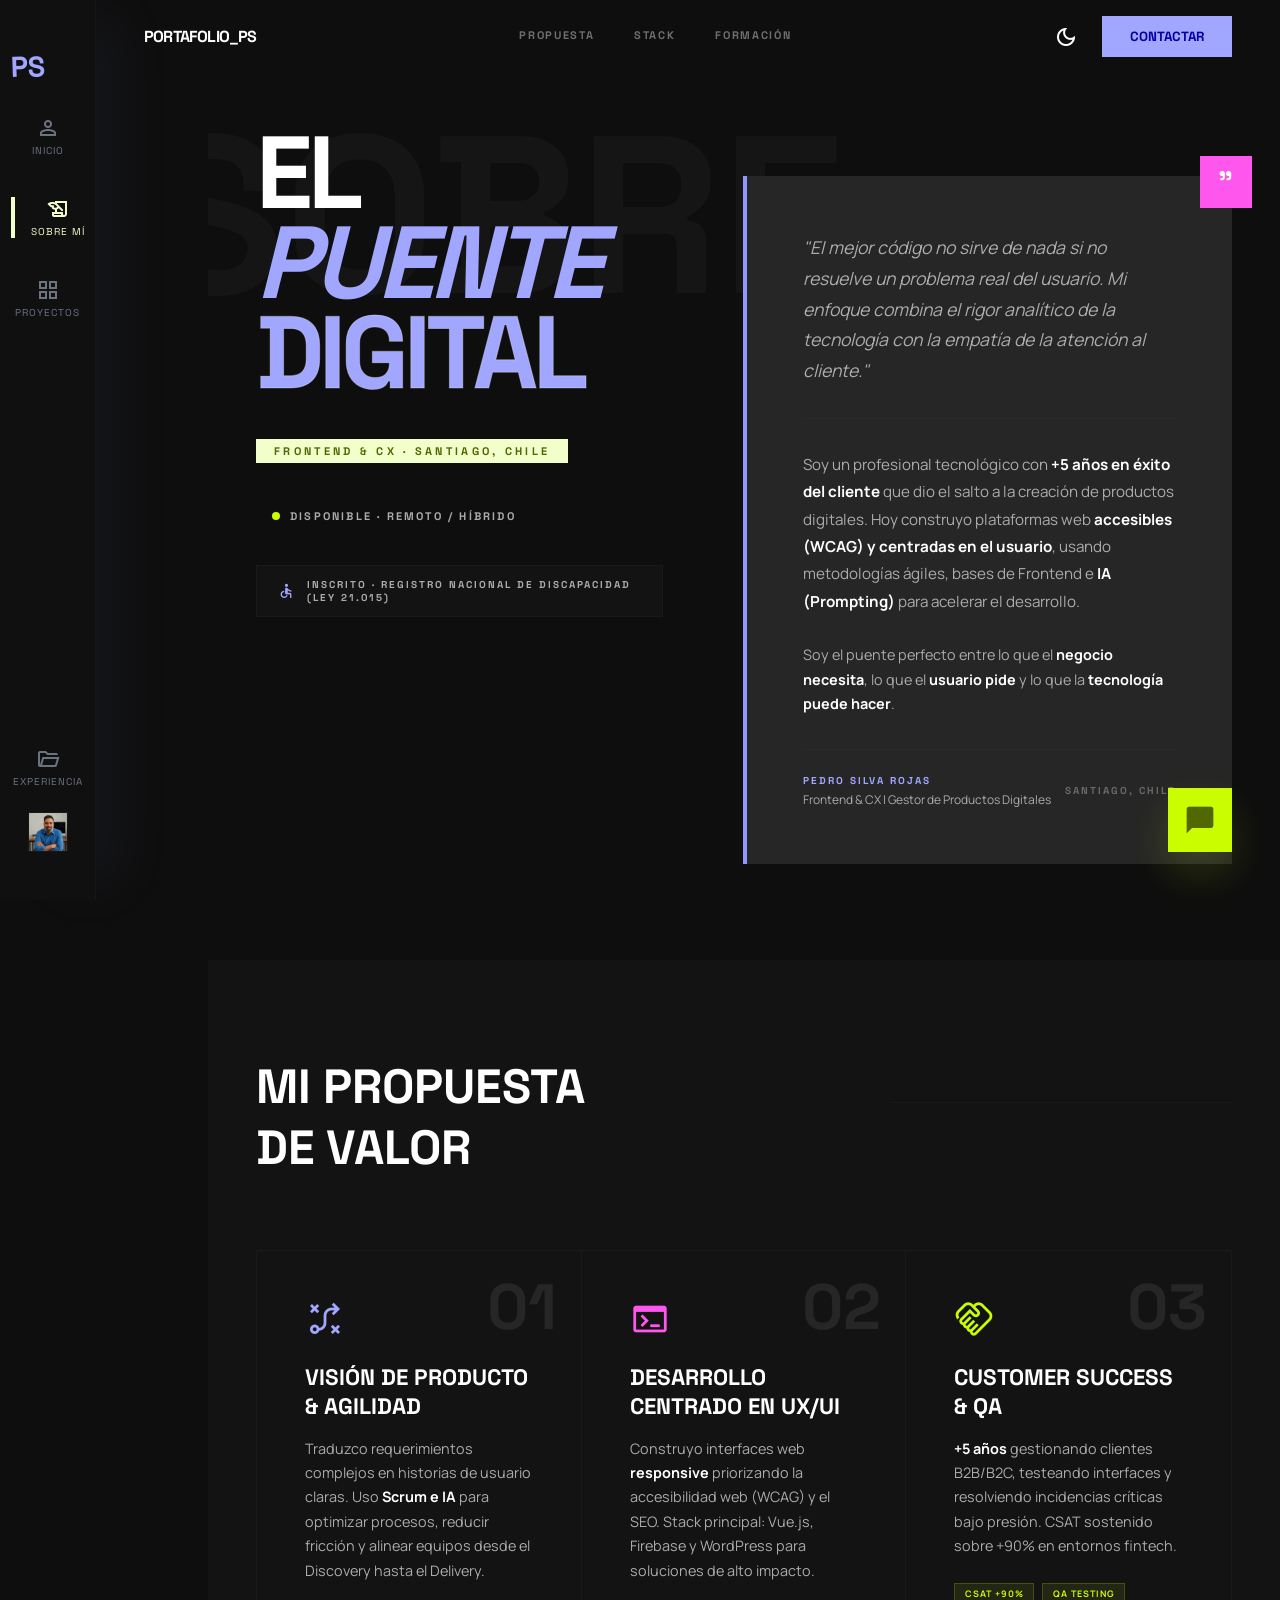
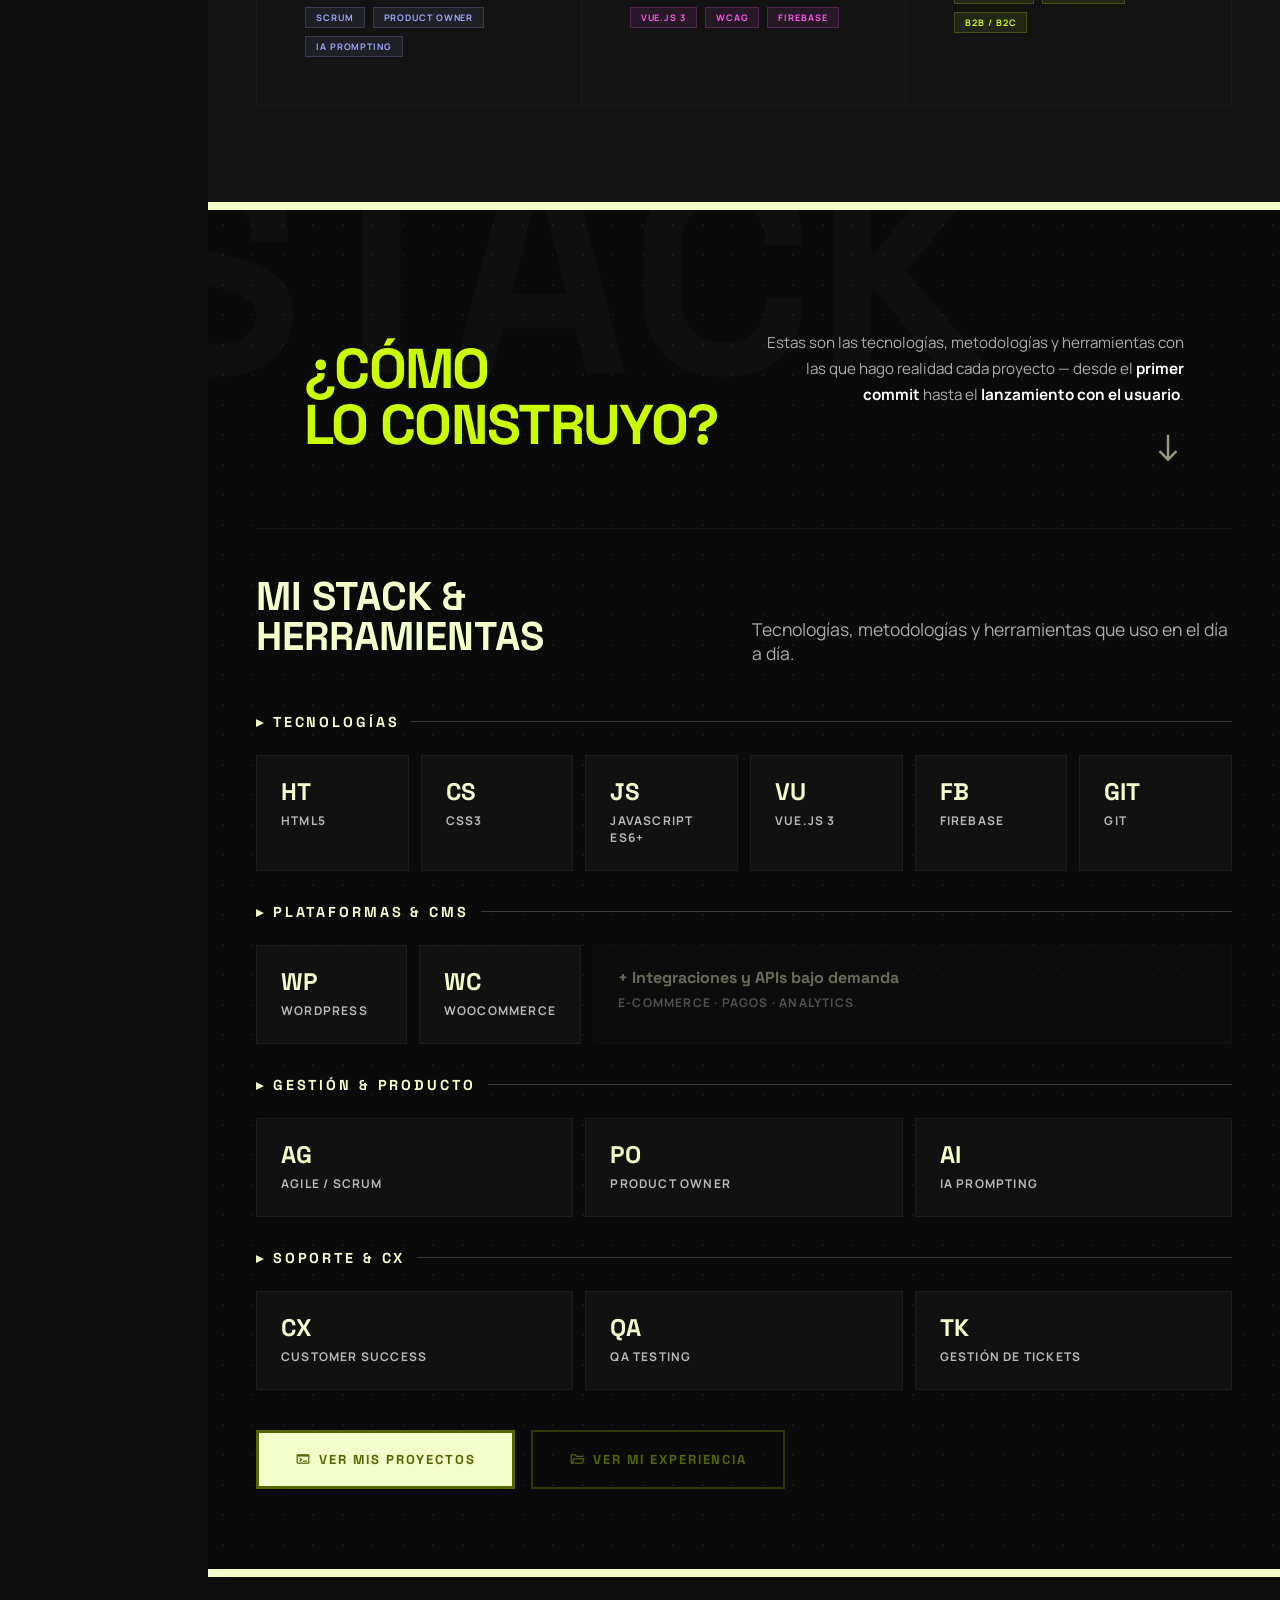
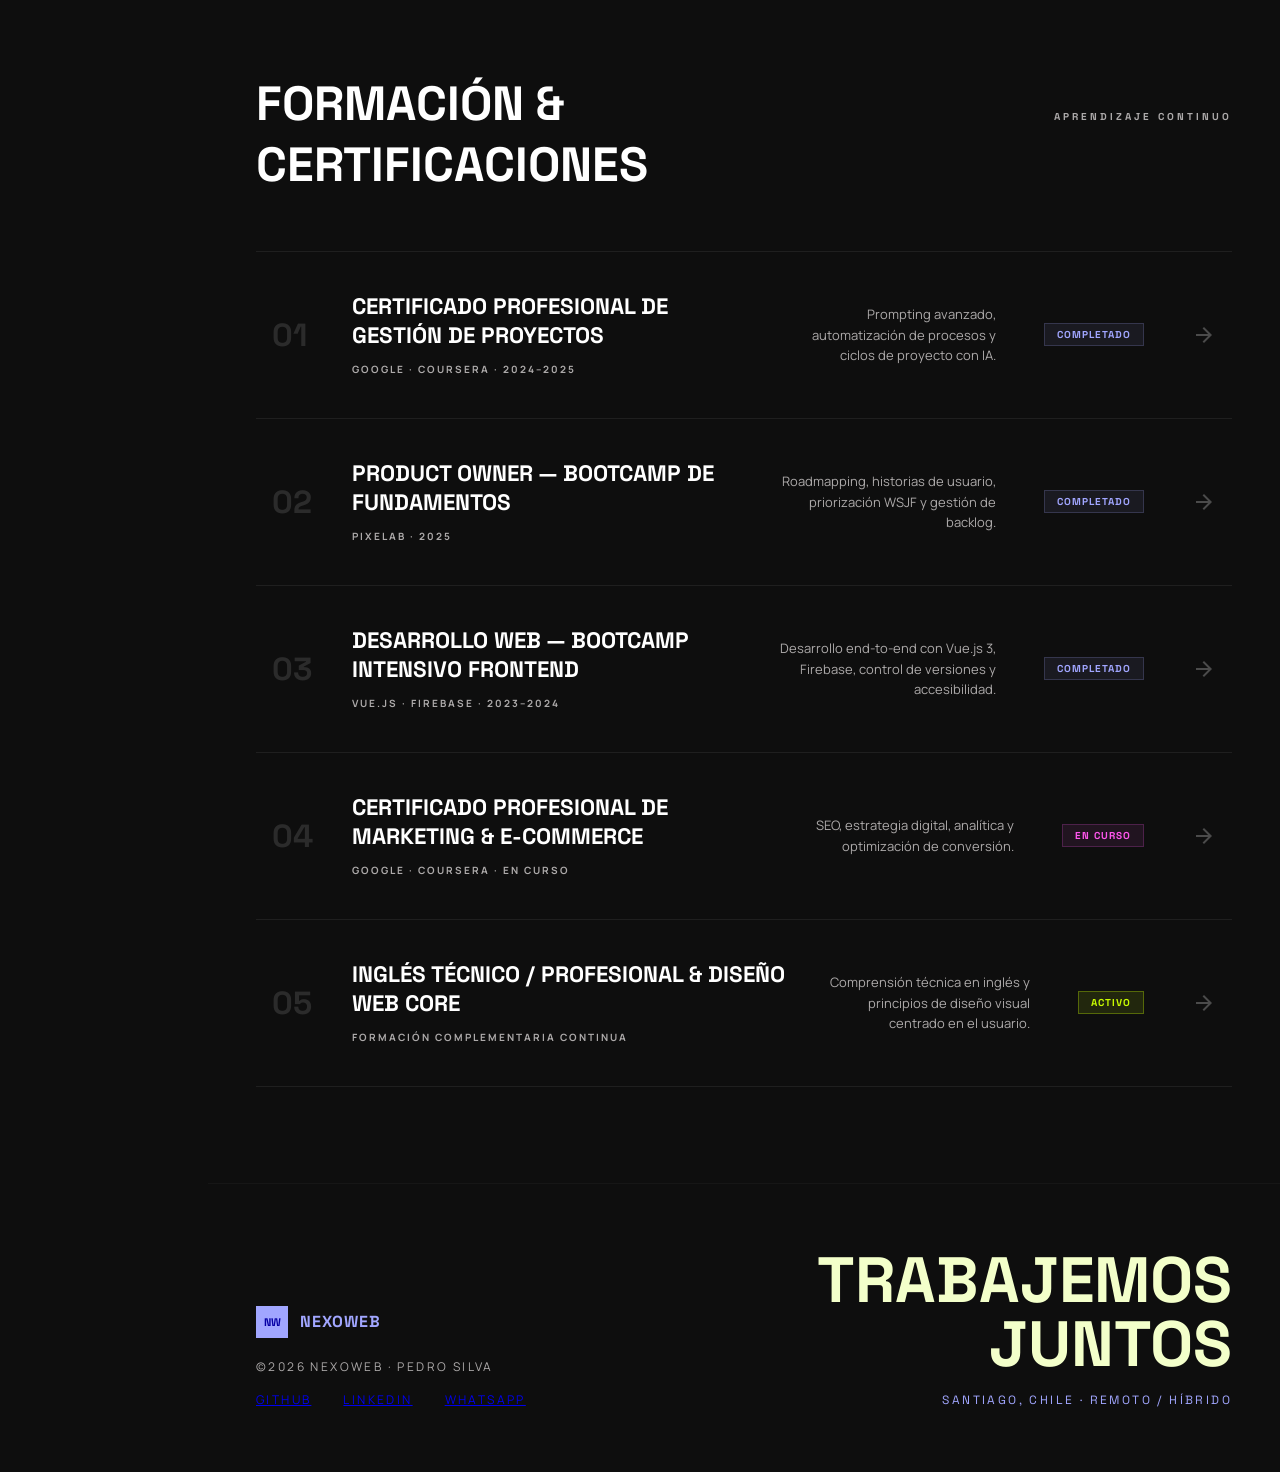
==== about.html @ 525c80bb "primer commit" ====
<!DOCTYPE html>
<html lang="es" class="dark">
<head>
    <meta charset="UTF-8">
    <meta name="viewport" content="width=device-width, initial-scale=1.0">
    <title>Sobre Mí | Pedro Silva Rojas</title>
    <meta name="description" content="Pedro Silva Rojas — Frontend & CX. El puente entre lo que el negocio necesita, lo que el usuario pide y lo que la tecnología puede hacer.">
    <link rel="stylesheet" href="styles/base.css">
    <style>
        /* ── Utilidades ─────────────────────────────────────── */
        .text-outline {
            -webkit-text-stroke: 1px rgba(255, 255, 255, 0.3);
            color: transparent;
        }

        /* ── Hero ───────────────────────────────────────────── */
        .about-hero {
            padding: 0 48px;
            margin-bottom: 0;
            position: relative;
            overflow: hidden;
        }

        .hero-bg-word {
            position: absolute;
            top: -24px;
            left: -60px;
            font-size: 14rem;
            font-family: var(--font-headline);
            font-weight: 900;
            color: rgba(255, 255, 255, 0.03);
            user-select: none;
            pointer-events: none;
            z-index: 0;
            text-transform: uppercase;
            line-height: 1;
        }

        .hero-grid {
            display: grid;
            grid-template-columns: 5fr 6fr;
            gap: 80px;
            align-items: start;
            position: relative;
            z-index: 10;
        }

        .hero-headline {
            font-family: var(--font-headline);
            font-size: clamp(5rem, 8vw, 9rem);
            font-weight: 900;
            line-height: 0.88;
            letter-spacing: -0.05em;
            text-transform: uppercase;
            margin-bottom: 40px;
        }

        .skill-tag {
            padding: 8px 16px;
            background: rgba(255, 255, 255, 0.05);
            border: 1px solid rgba(255, 255, 255, 0.1);
            font-size: 11px;
            font-family: var(--font-headline);
            font-weight: 700;
            text-transform: uppercase;
            letter-spacing: 0.1em;
            color: var(--color-on-surface-variant);
            transition: all 0.3s ease;
        }

        .skill-tag:hover {
            background: var(--color-tertiary);
            color: black;
            border-color: var(--color-tertiary);
            transform: translateY(-2px);
        }

        .hero-badge {
            display: inline-block;
            background: var(--color-tertiary);
            color: #516700;
            padding: 5px 18px;
            font-family: var(--font-headline);
            font-weight: 900;
            font-size: 11px;
            letter-spacing: 0.3em;
            text-transform: uppercase;
            margin-bottom: 40px;
        }

        .hero-availability {
            display: inline-flex;
            align-items: center;
            gap: 10px;
            font-family: var(--font-headline);
            font-size: 11px;
            font-weight: 700;
            letter-spacing: 0.2em;
            text-transform: uppercase;
            color: var(--color-on-surface-variant);
            margin-left: 16px;
        }

        .hero-availability::before {
            content: '';
            display: inline-block;
            width: 8px;
            height: 8px;
            background: #cafd00;
            border-radius: 50%;
            animation: ping 2s infinite;
        }

        @keyframes ping {
            0%, 100% { opacity: 1; transform: scale(1); }
            50% { opacity: 0.5; transform: scale(1.3); }
        }

        /* Quote card */
        .quote-card {
            background: var(--color-surface-highest);
            padding: 56px;
            border-left: 4px solid var(--color-primary-container);
            position: relative;
            align-self: start;
            margin-top: 48px;
        }

        .quote-card::before {
            content: '"';
            position: absolute;
            top: -20px;
            right: -20px;
            width: 52px;
            height: 52px;
            background: var(--color-secondary);
            display: flex;
            align-items: center;
            justify-content: center;
            font-family: var(--font-headline);
            font-weight: 900;
            font-size: 1.8rem;
            color: white;
        }

        .quote-text {
            font-size: 1.1rem;
            line-height: 1.75;
            color: var(--color-on-surface-variant);
            font-style: italic;
            margin-bottom: 32px;
            padding-bottom: 32px;
            border-bottom: 1px solid var(--color-outline-variant);
        }

        .quote-bio {
            font-size: 0.95rem;
            line-height: 1.8;
            color: var(--color-on-surface-variant);
            margin-bottom: 28px;
        }

        .quote-bio strong {
            color: white;
        }

        .quote-body {
            font-size: 0.9rem;
            line-height: 1.7;
            color: var(--color-on-surface-variant);
        }

        .quote-body strong {
            color: white;
        }

        /* ── Propuesta de Valor ─────────────────────────────── */
        .valor-section {
            padding: 96px 48px;
            background: var(--color-surface-low);
        }

        .section-header {
            display: flex;
            justify-content: space-between;
            align-items: baseline;
            margin-bottom: 72px;
        }

        .section-title {
            font-family: var(--font-headline);
            font-size: 3rem;
            font-weight: 900;
            text-transform: uppercase;
        }

        .section-rule {
            height: 1px;
            width: 35%;
            background: var(--color-outline-variant);
        }

        .valor-grid {
            display: grid;
            grid-template-columns: repeat(3, 1fr);
            gap: 0;
            border: 1px solid var(--color-outline-variant);
        }

        .valor-card {
            padding: 48px;
            border-right: 1px solid var(--color-outline-variant);
            position: relative;
            transition: background 0.3s ease;
            overflow: hidden;
        }

        .valor-card:last-child {
            border-right: none;
        }

        .valor-card:hover {
            background: var(--color-surface-high);
        }

        .valor-icon {
            font-size: 2.5rem;
            margin-bottom: 24px;
            display: block;
        }

        .valor-num {
            position: absolute;
            top: 24px;
            right: 24px;
            font-family: var(--font-headline);
            font-size: 4rem;
            font-weight: 900;
            color: var(--color-surface-highest);
            line-height: 1;
        }

        .valor-card h3 {
            font-family: var(--font-headline);
            font-size: 1.4rem;
            font-weight: 900;
            text-transform: uppercase;
            margin-bottom: 16px;
            transition: color 0.3s ease;
        }

        .valor-card:nth-child(1):hover h3 { color: var(--color-primary); }
        .valor-card:nth-child(2):hover h3 { color: var(--color-secondary); }
        .valor-card:nth-child(3):hover h3 { color: var(--color-tertiary); }

        .valor-card p {
            font-size: 0.9rem;
            line-height: 1.7;
            color: var(--color-on-surface-variant);
        }

        /* puente callout → conector de sección */
        .bridge-callout {
            margin-top: 64px;
            padding: 40px 48px;
            display: flex;
            align-items: center;
            justify-content: space-between;
            gap: 48px;
            border-top: 1px solid var(--color-outline-variant);
        }

        .bridge-label {
            font-family: var(--font-headline);
            font-size: 3.5rem;
            font-weight: 900;
            color: var(--color-tertiary-fixed);
            line-height: 1;
            flex-shrink: 0;
            text-transform: uppercase;
            letter-spacing: -0.03em;
        }

        .bridge-text {
            font-size: 0.95rem;
            line-height: 1.7;
            color: var(--color-on-surface-variant);
            max-width: 480px;
            text-align: right;
        }

        .bridge-text strong {
            color: white;
        }

        @keyframes bounce {
            0%, 20%, 50%, 80%, 100% {transform: translateY(0);}
            40% {transform: translateY(-10px);}
            60% {transform: translateY(-5px);}
        }

        .transition-arrow {
            opacity: 0.6;
            transition: opacity 0.3s ease;
        }

        .bridge-callout:hover .transition-arrow {
            opacity: 1;
        }

        /* ── Skill Matrix ───────────────────────────────────── */
        .skill-matrix {
            background: #0a0a0a;
            padding: 80px 48px;
            position: relative;
            overflow: hidden;
            border-top: 8px solid var(--color-tertiary);
            border-bottom: 8px solid var(--color-tertiary);
            background-image: radial-gradient(rgba(255, 255, 255, 0.05) 1px, transparent 1px);
            background-size: 30px 30px;
        }

        .skill-matrix-bg {
            position: absolute;
            top: 0;
            left: 0;
            font-size: 18rem;
            font-family: var(--font-headline);
            font-weight: 900;
            color: rgba(255, 255, 255, 0.02);
            line-height: 1;
            transform: translate(-80px, -80px);
            user-select: none;
            pointer-events: none;
        }

        .skill-matrix-header {
            display: flex;
            justify-content: space-between;
            align-items: flex-end;
            margin-bottom: 48px;
            position: relative;
            z-index: 10;
            margin-top: 48px;
        }

        .skill-matrix-header h2 {
            font-family: var(--font-headline);
            font-size: 2.5rem;
            font-weight: 900;
            text-transform: uppercase;
            color: var(--color-tertiary);
            line-height: 1;
            margin-bottom: 8px;
        }

        .skill-matrix-header p {
            font-size: 1.1rem;
            color: var(--color-on-surface-variant);
            max-width: 480px;
        }

        /* Secciones del stack */
        .stack-section {
            position: relative;
            z-index: 10;
            margin-bottom: 32px;
        }

        .stack-label {
            font-family: var(--font-headline);
            font-size: 0.9rem;
            font-weight: 700;
            color: var(--color-tertiary);
            text-transform: uppercase;
            letter-spacing: 0.2em;
            margin-bottom: 24px;
            display: flex;
            align-items: center;
            gap: 12px;
        }

        .stack-label::after {
            content: '';
            height: 1px;
            flex-grow: 1;
            background: rgba(243, 255, 202, 0.2);
        }

        .skill-grid {
            display: grid;
            grid-template-columns: repeat(6, 1fr);
            gap: 12px;
        }

        .skill-grid-3 {
            grid-template-columns: repeat(3, 1fr);
        }

        .skill-box {
            padding: 24px;
            background: #111;
            border: 1px solid rgba(255, 255, 255, 0.05);
            transition: all 0.2s cubic-bezier(0.2, 0.8, 0.2, 1);
            position: relative;
            display: flex;
            flex-direction: column;
            gap: 4px;
        }

        .skill-box:hover {
            background: var(--color-tertiary);
            border-color: black;
            transform: translate(-4px, -4px);
            box-shadow: 4px 4px 0px 0px black;
            z-index: 20;
        }

        .skill-box h5 {
            font-family: var(--font-headline);
            font-size: 1.5rem;
            font-weight: 900;
            color: var(--color-tertiary); /* Amarillo vibrante por defecto */
            margin-bottom: 4px;
            line-height: 1;
            transition: color 0.1s ease;
        }

        .skill-box:hover h5 {
            color: black;
        }

        .skill-box span {
            font-size: 0.75rem;
            font-weight: 700;
            text-transform: uppercase;
            letter-spacing: 0.1em;
            color: rgba(255, 255, 255, 0.7); /* Blanco tenue para jerarquía */
            transition: all 0.1s ease;
        }

        .skill-box:hover span {
            color: black;
            opacity: 1;
        }

        /* CTAs del skill matrix */
        .skill-ctas {
            position: relative;
            z-index: 10;
            display: flex;
            gap: 16px;
            margin-top: 40px;
            flex-wrap: wrap;
        }

        .btn-skill-cta {
            background: var(--color-tertiary);
            color: #516700;
            font-family: var(--font-headline);
            font-weight: 900;
            font-size: 13px;
            text-transform: uppercase;
            letter-spacing: 0.15em;
            padding: 18px 36px;
            text-decoration: none;
            border: 3px solid #516700;
            transition: all 0.2s cubic-bezier(0.175, 0.885, 0.32, 1.275);
            display: inline-flex;
            align-items: center;
            position: relative;
        }

        .btn-skill-cta:hover {
            background: var(--color-tertiary-fixed);
            transform: translate(-5px, -5px);
            box-shadow: 7px 7px 0px 0px black;
        }

        .btn-skill-cta-outline {
            background: transparent;
            color: var(--color-tertiary);
            border: 2px solid var(--color-tertiary);
            padding: 18px 36px;
        }

        .btn-skill-cta-outline:hover {
            background: rgba(202, 253, 0, 0.05);
            border-color: var(--color-tertiary);
            color: var(--color-tertiary);
            transform: translate(-5px, -5px);
            box-shadow: 7px 7px 0px 0px var(--color-tertiary);
        }

        .btn-skill-cta-outline {
            background: transparent;
            color: #516700;
            border: 2px solid rgba(81, 103, 0, 0.5);
        }

        .btn-skill-cta-outline:hover {
            background: rgba(81, 103, 0, 0.1);
            border-color: #516700;
            color: var(--color-tertiary);
        }

        /* ── Formación & Certificaciones ────────────────────── */
        .case-archive-list {
            padding: 96px 48px;
        }

        .archive-header {
            display: flex;
            justify-content: space-between;
            align-items: baseline;
            margin-bottom: 56px;
        }

        .archive-header h2 {
            font-family: var(--font-headline);
            font-size: 3rem;
            font-weight: 900;
            text-transform: uppercase;
        }

        .archive-header span {
            font-family: var(--font-headline);
            font-size: 10px;
            font-weight: 700;
            letter-spacing: 0.3em;
            text-transform: uppercase;
            color: var(--color-on-surface-variant);
        }

        .archive-list {
            border-top: 1px solid rgba(72, 72, 71, 0.3);
        }

        .archive-item {
            padding: 40px 16px;
            border-bottom: 1px solid rgba(72, 72, 71, 0.3);
            display: flex;
            justify-content: space-between;
            align-items: center;
            gap: 24px;
            transition: background 0.3s ease;
            text-decoration: none;
            color: inherit;
        }

        .archive-item:hover {
            background: var(--color-surface-low);
        }

        .archive-item-left {
            display: flex;
            align-items: center;
            gap: 32px;
            flex: 1;
        }

        .archive-num {
            font-family: var(--font-headline);
            font-size: 2rem;
            font-weight: 900;
            color: rgba(255, 255, 255, 0.12);
            flex-shrink: 0;
            min-width: 48px;
        }

        .archive-item-info h4 {
            font-family: var(--font-headline);
            font-size: 1.4rem;
            font-weight: 900;
            text-transform: uppercase;
            margin-bottom: 6px;
            transition: color 0.3s ease;
        }

        .archive-item:hover h4 {
            color: var(--color-secondary);
        }

        .archive-item-info .archive-meta {
            font-size: 10px;
            font-weight: 700;
            text-transform: uppercase;
            letter-spacing: 0.2em;
            color: var(--color-on-surface-variant);
        }

        .archive-item-right {
            display: flex;
            align-items: center;
            gap: 48px;
            flex-shrink: 0;
        }

        .archive-desc {
            color: var(--color-on-surface-variant);
            font-size: 13px;
            line-height: 1.6;
            max-width: 220px;
            text-align: right;
        }

        .archive-badge {
            padding: 4px 12px;
            font-family: var(--font-headline);
            font-size: 10px;
            font-weight: 700;
            text-transform: uppercase;
            letter-spacing: 0.1em;
        }

        .badge-activo {
            background: rgba(202, 253, 0, 0.1);
            color: var(--color-tertiary-fixed);
            border: 1px solid rgba(202, 253, 0, 0.3);
        }

        .badge-completado {
            background: rgba(161, 166, 255, 0.08);
            color: var(--color-primary);
            border: 1px solid rgba(161, 166, 255, 0.2);
        }

        .badge-cursando {
            background: rgba(255, 86, 237, 0.08);
            color: var(--color-secondary);
            border: 1px solid rgba(255, 86, 237, 0.2);
        }

        .archive-arrow {
            opacity: 0.25;
            transition: opacity 0.3s ease, transform 0.3s ease;
        }

        .archive-item:hover .archive-arrow {
            opacity: 0.6;
            transform: translateX(4px);
        }

        /* ── Footer ───────────────────────────────────── */
        .page-footer {
            margin-top: 0;
            padding: 64px 48px;
            border-top: 1px solid var(--color-outline-variant);
            display: flex;
            justify-content: space-between;
            align-items: flex-end;
        }

        /* ── Topbar nav (intra-page) ────────────────────── */
        .topbar-nav {
            display: flex;
            gap: 40px;
            align-items: center;
        }

        .topbar-nav-link {
            font-family: var(--font-headline);
            font-weight: 700;
            font-size: 11px;
            text-transform: uppercase;
            letter-spacing: 0.15em;
            color: rgba(255, 255, 255, 0.4);
            text-decoration: none;
            position: relative;
            transition: color 0.3s ease;
            padding-bottom: 4px;
        }

        .topbar-nav-link::after {
            content: '';
            position: absolute;
            bottom: 0;
            left: 0;
            width: 0;
            height: 2px;
            background: var(--color-tertiary-fixed);
            transition: width 0.3s ease;
        }

        .topbar-nav-link:hover {
            color: rgba(255, 255, 255, 0.8);
        }

        .topbar-nav-link.is-active {
            color: var(--color-tertiary-fixed);
        }

        .topbar-nav-link.is-active::after {
            width: 100%;
        }

        /* Fondo del topbar al hacer scroll */
        .topbar.scrolled {
            background: rgba(14, 14, 14, 0.85);
            backdrop-filter: blur(16px);
            border-bottom: 1px solid var(--color-outline-variant);
            transition: background 0.3s ease, border-color 0.3s ease;
        }
    </style>
</head>
<body>
    <!-- Side Navigation Bar -->
    <nav class="sidenav">
        <div>
            <div class="sidenav-logo">PS</div>
            <div class="sidenav-links">
                <a href="index.html" class="sidenav-link">
                    <span class="material-symbols-outlined">person</span>
                    <small>Inicio</small>
                </a>
                <a href="about.html" class="sidenav-link active">
                    <span class="material-symbols-outlined">history_edu</span>
                    <small>Sobre Mí</small>
                </a>
                <a href="proyectos.html" class="sidenav-link">
                    <span class="material-symbols-outlined">grid_view</span>
                    <small>Proyectos</small>
                </a>
            </div>
        </div>
        <div style="display: flex; flex-direction: column; align-items: center; gap: 24px;">
            <a href="experience.html" class="sidenav-link">
                <span class="material-symbols-outlined">folder_open</span>
                <small>Experiencia</small>
            </a>
            <div style="width: 40px; height: 40px; border: 1px solid var(--color-outline-variant); overflow: hidden;">
                <img src="img/pedro2.png" alt="Profile" style="width: 100%; height: 100%; object-fit: cover;">
            </div>
        </div>
    </nav>

    <!-- Top App Bar -->
    <header class="topbar" id="topbar">
        <div class="topbar-title">PORTAFOLIO_PS</div>
        <nav class="topbar-nav" aria-label="Navegación interna">
            <a href="#propuesta" class="topbar-nav-link">Propuesta</a>
            <a href="#stack" class="topbar-nav-link">Stack</a>
            <a href="#formacion" class="topbar-nav-link">Formación</a>
        </nav>
        <div style="display: flex; align-items: center; gap: 24px;">
            <span class="material-symbols-outlined" style="cursor: pointer;">dark_mode</span>
            <button class="btn-connect" onclick="window.location.href='experience.html#contacto'">Contactar</button>
        </div>
    </header>

    <!-- Main Content Area -->
    <main style="padding-top: 128px; padding-left: 112px;">

        <!-- ═══════════════════════════════════════════════════
             SECCIÓN 1: HERO / BIO
        ════════════════════════════════════════════════════ -->
        <section class="about-hero" style="padding-bottom: 96px;">
            <div class="hero-bg-word">SOBRE</div>

            <div class="hero-grid">
                <!-- Columna izquierda: Headline + badges -->
                <div style="position: relative; z-index: 10;">
                    <h1 class="hero-headline">
                        El <span style="color: var(--color-primary); font-style: italic;">Puente</span><br>
                        <span class="text-outline">Digital</span>
                    </h1>

                    <div style="align-items: center; margin-bottom: 40px;">
                        <span class="hero-badge">Frontend & CX · Santiago, Chile</span>
                        <span class="hero-availability">Disponible · Remoto / Híbrido</span>
                    </div>

                    <!-- Badge accesibilidad -->
                    <div style="display: inline-flex; align-items: center; gap: 12px; background: var(--color-surface-low); padding: 12px 20px; border: 1px solid var(--color-outline-variant);">
                        <span class="material-symbols-outlined" style="font-size: 18px; color: var(--color-primary);">accessible</span>
                        <span style="font-family: var(--font-headline); font-size: 10px; font-weight: 700; text-transform: uppercase; letter-spacing: 0.2em; color: var(--color-on-surface-variant);">
                            Inscrito · Registro Nacional de Discapacidad (Ley 21.015)
                        </span>
                    </div>
                </div>

                <!-- Columna derecha: Quote card fusionada con la bio -->
                <div class="quote-card">
                    <p class="quote-text">
                        "El mejor código no sirve de nada si no resuelve un problema real del usuario. Mi enfoque combina el rigor analítico de la tecnología con la empatía de la atención al cliente."
                    </p>
                    <p class="quote-bio">
                        Soy un profesional tecnológico con <strong>+5 años en éxito del cliente</strong> que dio el salto
                        a la creación de productos digitales. Hoy construyo plataformas web
                        <strong>accesibles (WCAG) y centradas en el usuario</strong>, usando metodologías
                        ágiles, bases de Frontend e <strong>IA (Prompting)</strong> para acelerar el desarrollo.
                    </p>
                    <p class="quote-body">
                        Soy el puente perfecto entre lo que el <strong>negocio necesita</strong>,
                        lo que el <strong>usuario pide</strong> y lo que la <strong>tecnología puede hacer</strong>.
                    </p>
                    <div style="margin-top: 32px; padding-top: 24px; border-top: 1px solid var(--color-outline-variant); display: flex; align-items: center; justify-content: space-between;">
                        <div>
                            <p style="font-family: var(--font-headline); font-size: 10px; font-weight: 700; text-transform: uppercase; letter-spacing: 0.2em; color: var(--color-primary);">Pedro Silva Rojas</p>
                            <p style="font-size: 12px; color: var(--color-on-surface-variant); margin-top: 4px;">Frontend & CX | Gestor de Productos Digitales</p>
                        </div>
                        <span style="font-family: var(--font-headline); font-size: 10px; font-weight: 700; text-transform: uppercase; letter-spacing: 0.2em; color: var(--color-on-surface-variant); opacity: 0.5;">Santiago, Chile</span>
                    </div>
                </div>
            </div>
        </section>

        <!-- ═══════════════════════════════════════════════════
             SECCIÓN 2: PROPUESTA DE VALOR
        ═════════════════════════════════════════════════ -->
        <section class="valor-section" id="propuesta">
            <div class="section-header">
                <h2 class="section-title">Mi Propuesta<br>de Valor</h2>
                <div class="section-rule"></div>
            </div>

            <div class="valor-grid">
                <!-- Tarjeta 1: Producto & Agilidad -->
                <div class="valor-card">
                    <span class="valor-num">01</span>
                    <span class="material-symbols-outlined valor-icon" style="color: var(--color-primary);">tactic</span>
                    <h3>Visión de Producto & Agilidad</h3>
                    <p>
                        Traduzco requerimientos complejos en historias de usuario claras.
                        Uso <strong style="color: white;">Scrum e IA</strong> para optimizar procesos, reducir fricción
                        y alinear equipos desde el Discovery hasta el Delivery.
                    </p>
                    <div style="display: flex; flex-wrap: wrap; gap: 8px; margin-top: 24px;">
                        <span style="padding: 3px 10px; background: rgba(161, 166, 255, 0.08); border: 1px solid rgba(161, 166, 255, 0.2); color: var(--color-primary); font-size: 9px; font-weight: 700; text-transform: uppercase; letter-spacing: 0.1em;">Scrum</span>
                        <span style="padding: 3px 10px; background: rgba(161, 166, 255, 0.08); border: 1px solid rgba(161, 166, 255, 0.2); color: var(--color-primary); font-size: 9px; font-weight: 700; text-transform: uppercase; letter-spacing: 0.1em;">Product Owner</span>
                        <span style="padding: 3px 10px; background: rgba(161, 166, 255, 0.08); border: 1px solid rgba(161, 166, 255, 0.2); color: var(--color-primary); font-size: 9px; font-weight: 700; text-transform: uppercase; letter-spacing: 0.1em;">IA Prompting</span>
                    </div>
                </div>

                <!-- Tarjeta 2: UX/UI -->
                <div class="valor-card">
                    <span class="valor-num">02</span>
                    <span class="material-symbols-outlined valor-icon" style="color: var(--color-secondary);">terminal</span>
                    <h3>Desarrollo Centrado en UX/UI</h3>
                    <p>
                        Construyo interfaces web <strong style="color: white;">responsive</strong> priorizando la
                        accesibilidad web (WCAG) y el SEO. Stack principal:
                        Vue.js, Firebase y WordPress para soluciones de alto impacto.
                    </p>
                    <div style="display: flex; flex-wrap: wrap; gap: 8px; margin-top: 24px;">
                        <span style="padding: 3px 10px; background: rgba(255, 86, 237, 0.08); border: 1px solid rgba(255, 86, 237, 0.2); color: var(--color-secondary); font-size: 9px; font-weight: 700; text-transform: uppercase; letter-spacing: 0.1em;">Vue.js 3</span>
                        <span style="padding: 3px 10px; background: rgba(255, 86, 237, 0.08); border: 1px solid rgba(255, 86, 237, 0.2); color: var(--color-secondary); font-size: 9px; font-weight: 700; text-transform: uppercase; letter-spacing: 0.1em;">WCAG</span>
                        <span style="padding: 3px 10px; background: rgba(255, 86, 237, 0.08); border: 1px solid rgba(255, 86, 237, 0.2); color: var(--color-secondary); font-size: 9px; font-weight: 700; text-transform: uppercase; letter-spacing: 0.1em;">Firebase</span>
                    </div>
                </div>

                <!-- Tarjeta 3: CX & QA -->
                <div class="valor-card">
                    <span class="valor-num">03</span>
                    <span class="material-symbols-outlined valor-icon" style="color: var(--color-tertiary-fixed);">handshake</span>
                    <h3>Customer Success & QA</h3>
                    <p>
                        <strong style="color: white;">+5 años</strong> gestionando clientes B2B/B2C, testeando
                        interfaces y resolviendo incidencias críticas bajo presión. CSAT
                        sostenido sobre +90% en entornos fintech.
                    </p>
                    <div style="display: flex; flex-wrap: wrap; gap: 8px; margin-top: 24px;">
                        <span style="padding: 3px 10px; background: rgba(202, 253, 0, 0.08); border: 1px solid rgba(202, 253, 0, 0.2); color: var(--color-tertiary-fixed); font-size: 9px; font-weight: 700; text-transform: uppercase; letter-spacing: 0.1em;">CSAT +90%</span>
                        <span style="padding: 3px 10px; background: rgba(202, 253, 0, 0.08); border: 1px solid rgba(202, 253, 0, 0.2); color: var(--color-tertiary-fixed); font-size: 9px; font-weight: 700; text-transform: uppercase; letter-spacing: 0.1em;">QA Testing</span>
                        <span style="padding: 3px 10px; background: rgba(202, 253, 0, 0.08); border: 1px solid rgba(202, 253, 0, 0.2); color: var(--color-tertiary-fixed); font-size: 9px; font-weight: 700; text-transform: uppercase; letter-spacing: 0.1em;">B2B / B2C</span>
                    </div>
                </div>
            </div>

        </section>

        <!-- ═══════════════════════════════════════════════════
             SECCIÓN 3: SKILL MATRIX / MI STACK & HERRAMIENTAS
        ═════════════════════════════════════════════════ -->
        <section class="skill-matrix" id="stack" style="margin-right: 0;">
            <!-- Bridge callout → transición desde valores -->
            <div class="bridge-callout" style="border-top: none; margin-top: 0; padding-bottom: 64px; border-bottom: 1px solid rgba(255,255,255,0.05);">
                <div class="bridge-label">¿Cómo<br>lo construyo?</div>
                <div style="display: flex; flex-direction: column; align-items: flex-end; gap: 24px;">
                    <p class="bridge-text">
                        Estas son las tecnologías, metodologías y herramientas con las que
                        hago realidad cada proyecto — desde el <strong>primer commit</strong>
                        hasta el <strong>lanzamiento con el usuario</strong>.
                    </p>
                    <span class="material-symbols-outlined transition-arrow" style="color: var(--color-tertiary); font-size: 32px; animation: bounce 2s infinite;">south</span>
                </div>
            </div>

            <div class="skill-matrix-bg">STACK</div>

            <div class="skill-matrix-header">
                <h2>Mi Stack &<br>Herramientas</h2>
                <p>Tecnologías, metodologías y herramientas que uso en el día a día.</p>
            </div>

            <!-- Tecnologías -->
            <div class="stack-section">
                <p class="stack-label">▸ Tecnologías</p>
                <div class="skill-grid">
                    <div class="skill-box">
                        <h5>HT</h5>
                        <span>HTML5</span>
                    </div>
                    <div class="skill-box">
                        <h5>CS</h5>
                        <span>CSS3</span>
                    </div>
                    <div class="skill-box">
                        <h5>JS</h5>
                        <span>JavaScript ES6+</span>
                    </div>
                    <div class="skill-box">
                        <h5>VU</h5>
                        <span>Vue.js 3</span>
                    </div>
                    <div class="skill-box">
                        <h5>FB</h5>
                        <span>Firebase</span>
                    </div>
                    <div class="skill-box">
                        <h5>GIT</h5>
                        <span>Git</span>
                    </div>
                </div>
            </div>

            <!-- Plataformas -->
            <div class="stack-section">
                <p class="stack-label">▸ Plataformas & CMS</p>
                <div class="skill-grid">
                    <div class="skill-box">
                        <h5>WP</h5>
                        <span>WordPress</span>
                    </div>
                    <div class="skill-box">
                        <h5>WC</h5>
                        <span>WooCommerce</span>
                    </div>
                    <div class="skill-box" style="grid-column: span 4; opacity: 0.4; cursor: default;">
                        <h5 style="font-size: 1rem;">+ Integraciones y APIs bajo demanda</h5>
                        <span>E-commerce · Pagos · Analytics</span>
                    </div>
                </div>
            </div>

            <!-- Gestión & Producto -->
            <div class="stack-section">
                <p class="stack-label">▸ Gestión & Producto</p>
                <div class="skill-grid skill-grid-3">
                    <div class="skill-box">
                        <h5>AG</h5>
                        <span>Agile / Scrum</span>
                    </div>
                    <div class="skill-box">
                        <h5>PO</h5>
                        <span>Product Owner</span>
                    </div>
                    <div class="skill-box">
                        <h5>AI</h5>
                        <span>IA Prompting</span>
                    </div>
                </div>
            </div>

            <!-- Soporte & CX -->
            <div class="stack-section" style="margin-bottom: 0;">
                <p class="stack-label">▸ Soporte & CX</p>
                <div class="skill-grid skill-grid-3">
                    <div class="skill-box">
                        <h5>CX</h5>
                        <span>Customer Success</span>
                    </div>
                    <div class="skill-box">
                        <h5>QA</h5>
                        <span>QA Testing</span>
                    </div>
                    <div class="skill-box">
                        <h5>TK</h5>
                        <span>Gestión de Tickets</span>
                    </div>
                </div>
            </div>

            <!-- CTAs -->
            <div class="skill-ctas">
                <a href="proyectos.html" class="btn-skill-cta">
                    <span class="material-symbols-outlined" style="font-size: 16px; vertical-align: middle; margin-right: 8px;">terminal</span>
                    Ver mis Proyectos
                </a>
                <a href="experience.html" class="btn-skill-cta btn-skill-cta-outline">
                    <span class="material-symbols-outlined" style="font-size: 16px; vertical-align: middle; margin-right: 8px;">folder_open</span>
                    Ver mi Experiencia
                </a>
            </div>
        </section>

        <!-- ═══════════════════════════════════════════════════
             SECCIÓN 4: FORMACIÓN & CERTIFICACIONES
        ═════════════════════════════════════════════════ -->
        <section class="case-archive-list" id="formacion">
            <div class="archive-header">
                <h2>Formación &<br>Certificaciones</h2>
                <span>Aprendizaje continuo</span>
            </div>

            <div class="archive-list">

                <!-- 01 · Google PM -->
                <div class="archive-item">
                    <div class="archive-item-left">
                        <span class="archive-num">01</span>
                        <div class="archive-item-info">
                            <h4>Certificado Profesional de Gestión de Proyectos</h4>
                            <span class="archive-meta">Google · Coursera · 2024–2025</span>
                        </div>
                    </div>
                    <div class="archive-item-right">
                        <p class="archive-desc">Prompting avanzado, automatización de procesos y ciclos de proyecto con IA.</p>
                        <span class="archive-badge badge-completado">Completado</span>
                        <span class="material-symbols-outlined archive-arrow">arrow_forward</span>
                    </div>
                </div>

                <!-- 02 · Product Owner Bootcamp -->
                <div class="archive-item">
                    <div class="archive-item-left">
                        <span class="archive-num">02</span>
                        <div class="archive-item-info">
                            <h4>Product Owner — Bootcamp de Fundamentos</h4>
                            <span class="archive-meta">PixeLab · 2025</span>
                        </div>
                    </div>
                    <div class="archive-item-right">
                        <p class="archive-desc">Roadmapping, historias de usuario, priorización WSJF y gestión de backlog.</p>
                        <span class="archive-badge badge-completado">Completado</span>
                        <span class="material-symbols-outlined archive-arrow">arrow_forward</span>
                    </div>
                </div>

                <!-- 03 · Desarrollo Web -->
                <div class="archive-item">
                    <div class="archive-item-left">
                        <span class="archive-num">03</span>
                        <div class="archive-item-info">
                            <h4>Desarrollo Web — Bootcamp Intensivo Frontend</h4>
                            <span class="archive-meta">Vue.js · Firebase · 2023–2024</span>
                        </div>
                    </div>
                    <div class="archive-item-right">
                        <p class="archive-desc">Desarrollo end-to-end con Vue.js 3, Firebase, control de versiones y accesibilidad.</p>
                        <span class="archive-badge badge-completado">Completado</span>
                        <span class="material-symbols-outlined archive-arrow">arrow_forward</span>
                    </div>
                </div>

                <!-- 04 · Marketing & E-commerce -->
                <div class="archive-item">
                    <div class="archive-item-left">
                        <span class="archive-num">04</span>
                        <div class="archive-item-info">
                            <h4>Certificado Profesional de Marketing & E-commerce</h4>
                            <span class="archive-meta">Google · Coursera · En curso</span>
                        </div>
                    </div>
                    <div class="archive-item-right">
                        <p class="archive-desc">SEO, estrategia digital, analítica y optimización de conversión.</p>
                        <span class="archive-badge badge-cursando">En curso</span>
                        <span class="material-symbols-outlined archive-arrow">arrow_forward</span>
                    </div>
                </div>

                <!-- 05 · Complementarios -->
                <div class="archive-item">
                    <div class="archive-item-left">
                        <span class="archive-num">05</span>
                        <div class="archive-item-info">
                            <h4>Inglés Técnico / Profesional & Diseño Web Core</h4>
                            <span class="archive-meta">Formación complementaria continua</span>
                        </div>
                    </div>
                    <div class="archive-item-right">
                        <p class="archive-desc">Comprensión técnica en inglés y principios de diseño visual centrado en el usuario.</p>
                        <span class="archive-badge badge-activo">Activo</span>
                        <span class="material-symbols-outlined archive-arrow">arrow_forward</span>
                    </div>
                </div>

            </div>
        </section>

        <!-- Footer -->
        <footer class="page-footer">
            <div>
                <div style="display: flex; align-items: center; gap: 12px; margin-bottom: 20px;">
                    <span style="background: var(--color-primary); color: #0600a5; width: 32px; height: 32px; display: inline-flex; align-items: center; justify-content: center; font-family: var(--font-headline); font-size: 11px; font-weight: 900; flex-shrink: 0;">NW</span>
                    <span style="font-family: var(--font-headline); font-size: 1rem; font-weight: 900; color: var(--color-primary); text-transform: uppercase; letter-spacing: 0.05em;">NexoWeb</span>
                </div>
                <p style="font-size: 12px; letter-spacing: 0.2em; text-transform: uppercase; color: var(--color-on-surface-variant);">©<span id="copyright-year">2025</span> NexoWeb · Pedro Silva</p>
                <div style="margin-top: 16px; display: flex; gap: 32px;">
                    <a href="#" style="font-size: 12px; letter-spacing: 0.2em; text-transform: uppercase;">GitHub</a>
                    <a href="#" style="font-size: 12px; letter-spacing: 0.2em; text-transform: uppercase;">LinkedIn</a>
                    <a href="https://wa.me/56997236064?text=Hola%20Pedro%2C%20estuve%20viendo%20tu%20portafolio%20y%20me%20interesa%20tu%20perfil%20h%C3%ADbrido%20(Tech%2BCX).%20Me%20gustar%C3%ADa%20conversar%20contigo." target="_blank" rel="noopener noreferrer" style="font-size: 12px; letter-spacing: 0.2em; text-transform: uppercase;">WhatsApp</a>
                </div>
            </div>
            <div style="text-align: right;">
                <p style="font-family: var(--font-headline); font-size: 4rem; font-weight: 900; color: var(--color-tertiary); text-transform: uppercase; line-height: 1;">Trabajemos<br>Juntos</p>
                <p style="font-family: var(--font-headline); font-size: 12px; letter-spacing: 0.2em; text-transform: uppercase; color: var(--color-primary); margin-top: 16px;">Santiago, Chile · Remoto / Híbrido</p>
            </div>
        </footer>
    </main>

    <!-- WhatsApp FAB -->
    <div style="position: fixed; bottom: 48px; right: 48px; z-index: 50;">
        <a href="https://wa.me/56997236064?text=Hola%20Pedro%2C%20estuve%20viendo%20tu%20portafolio%20y%20me%20interesa%20tu%20perfil%20h%C3%ADbrido%20(Tech%2BCX).%20Me%20gustar%C3%ADa%20conversar%20contigo." target="_blank" rel="noopener noreferrer" title="Escríbeme por WhatsApp" style="width: 64px; height: 64px; background: var(--color-tertiary-fixed); color: #516700; display: flex; align-items: center; justify-content: center; cursor: pointer; box-shadow: 0 20px 40px rgba(202,253,0,0.15); text-decoration: none; transition: transform 0.2s ease;" onmouseover="this.style.transform='scale(1.1)'" onmouseout="this.style.transform='scale(1)'">
            <span class="material-symbols-outlined" style="font-size: 32px; font-variation-settings: 'FILL' 1;">chat_bubble</span>
        </a>
    </div>

    <script src="js/main.js"></script>
    <script>
        // ── Scroll-spy: navegación interna del topbar ────────────────────────
        (function () {
            const topbar  = document.getElementById('topbar');
            const navLinks = document.querySelectorAll('.topbar-nav-link');
            const sections = ['propuesta', 'stack', 'formacion'].map(id => document.getElementById(id));
            const heroHeight = 300; // px mínimos para mostrar backdrop

            function getActiveSection() {
                // Calcula cuál sección ocupa más del 40% del viewport
                const mid = window.scrollY + window.innerHeight * 0.4;
                let active = null;
                sections.forEach(sec => {
                    if (!sec) return;
                    if (sec.offsetTop <= mid) active = sec.id;
                });
                return active;
            }

            function updateNav() {
                // Backdrop del topbar
                if (window.scrollY > heroHeight) {
                    topbar.classList.add('scrolled');
                } else {
                    topbar.classList.remove('scrolled');
                }

                // Links activos
                const activeId = getActiveSection();
                navLinks.forEach(link => {
                    const target = link.getAttribute('href').replace('#', '');
                    link.classList.toggle('is-active', target === activeId);
                });
            }

            window.addEventListener('scroll', updateNav, { passive: true });
            updateNav(); // estado inicial

            // Scroll suave con offset del topbar fijo
            navLinks.forEach(link => {
                link.addEventListener('click', function (e) {
                    e.preventDefault();
                    const targetId = this.getAttribute('href').replace('#', '');
                    const target   = document.getElementById(targetId);
                    if (!target) return;
                    const topbarH  = topbar.offsetHeight;
                    const targetY  = target.getBoundingClientRect().top + window.scrollY - topbarH - 16;
                    window.scrollTo({ top: targetY, behavior: 'smooth' });
                });
            });
        })();
    </script>
</body>
</html>
---- styles/base.css ----
@import url('https://fonts.googleapis.com/css2?family=Space+Grotesk:wght@300;400;500;600;700;900&family=Manrope:wght@200;300;400;500;600;700;800&display=swap');
@import url('https://fonts.googleapis.com/css2?family=Material+Symbols+Outlined:wght,FILL@100..700,0..1&display=swap');

:root {
  /* Colors - The Disruptive Curator (Stitch Exact Tokens) */
  --color-primary: #a1a6ff;
  --color-primary-container: #9197ff;
  --color-secondary: #ff56ed;
  --color-secondary-container: #ab00a1;
  --color-tertiary: #f3ffca;
  --color-tertiary-fixed: #cafd00;
  --color-background: #0e0e0e;
  --color-surface-low: #131313;
  --color-surface-high: #20201f;
  --color-surface-highest: #262626;
  --color-on-surface: #ffffff;
  --color-on-surface-variant: #adaaaa;
  --color-outline-variant: rgba(72, 72, 71, 0.15);
  
  /* Typography */
  --font-headline: 'Space Grotesk', sans-serif;
  --font-body: 'Manrope', sans-serif;
}

* {
  margin: 0;
  padding: 0;
  box-sizing: border-box;
}

body {
  background-color: var(--color-background);
  color: var(--color-on-surface);
  font-family: var(--font-body);
  overflow-x: hidden;
  -webkit-font-smoothing: antialiased;
}

/* Sidebar Navigation */
.sidenav {
  position: fixed;
  left: 0;
  top: 0;
  height: 100vh;
  width: 96px;
  border-right: 1px solid var(--color-outline-variant);
  background: rgba(19, 19, 19, 0.6);
  backdrop-filter: blur(20px);
  display: flex;
  flex-direction: column;
  align-items: center;
  padding: 48px 0;
  justify-content: space-between;
  z-index: 50;
  box-shadow: 40px 0 60px -15px rgba(161, 166, 255, 0.06);
}

.sidenav-logo {
  font-family: var(--font-headline);
  font-size: 1.8rem;
  font-weight: 900;
  color: var(--color-primary);
  transform: rotate(-2deg);
  margin-bottom: 32px;
  text-transform: uppercase;
}

.sidenav-links {
  display: flex;
  flex-direction: column;
  gap: 40px;
}

.sidenav-link {
  display: flex;
  flex-direction: column;
  align-items: center;
  text-decoration: none;
  color: #6b7280;
  transition: all 0.3s ease;
}

.sidenav-link.active {
  color: var(--color-tertiary);
  border-left: 4px solid var(--color-tertiary);
  padding-left: 16px;
}

.sidenav-link:hover {
  color: var(--color-secondary);
  transform: scale(1.05);
}

.sidenav-link span {
  font-size: 24px;
}

.sidenav-link small {
  font-family: var(--font-headline);
  font-size: 10px;
  text-transform: uppercase;
  letter-spacing: 0.1em;
  margin-top: 4px;
}

/* Header */
.topbar {
  position: fixed;
  top: 0;
  right: 0;
  width: calc(100% - 96px);
  padding: 16px 48px;
  display: flex;
  justify-content: space-between;
  align-items: center;
  z-index: 40;
}

.topbar-title {
  font-family: var(--font-headline);
  font-weight: 900;
  text-transform: uppercase;
  letter-spacing: -0.05em;
  mix-blend-mode: difference;
}

/* Main Content */
main {
  margin-left: 96px;
  min-height: 100vh;
  position: relative;
}

.section-hero {
  min-height: 100vh;
  display: flex;
  flex-direction: column;
  justify-content: center;
  padding: 128px 48px 80px;
}

/* Neo-Brutalist Typography */
.hero-headline {
  font-family: var(--font-headline);
  font-size: 10vw;
  line-height: 0.85;
  font-weight: 900;
  text-transform: uppercase;
  letter-spacing: -0.05em;
}

.hero-headline span {
  color: var(--color-primary);
}

/* Bento Grid */
.bento-grid {
  display: grid;
  grid-template-columns: repeat(3, 1fr);
  background: var(--color-surface-low);
  margin-top: 96px;
}

.bento-item {
  padding: 48px;
  border-right: 1px solid var(--color-outline-variant);
  transition: background 0.3s ease;
}

.bento-item:hover {
  background: var(--color-surface-high);
}

.bento-item h3 {
  font-family: var(--font-headline);
  font-size: 1.8rem;
  font-weight: 900;
  margin-bottom: 16px;
  text-transform: uppercase;
}

.bento-item:hover h3 {
  color: var(--color-primary);
}

.bento-item.bento-secondary:hover h3 {
  color: var(--color-secondary);
}

.bento-item.bento-tertiary:hover h3 {
  color: var(--color-tertiary);
}

/* Custom Image Frame */
.image-frame {
  position: relative;
  width: 100%;
  aspect-ratio: 3/4;
  background: var(--color-surface-high);
  border-left: 8px solid var(--color-primary);
  overflow: hidden;
}

.image-frame img {
  width: 100%;
  height: 100%;
  object-fit: cover;
  filter: grayscale(1);
  transition: all 0.7s ease;
  transform: scale(1.1);
}

.image-frame:hover img {
  filter: grayscale(0);
  transform: scale(1);
}

/* Buttons */
.btn-connect {
  background: var(--color-primary);
  color: #0600a5;
  font-family: var(--font-headline);
  font-weight: 900;
  text-transform: uppercase;
  padding: 12px 28px;
  border: none;
  cursor: crosshair;
  transition: all 0.3s ease;
}

.btn-connect:hover {
  background: var(--color-primary-container);
}

.btn-identity {
  background: var(--color-tertiary);
  color: #516700;
  font-family: var(--font-headline);
  font-weight: 900;
  font-size: 1.2rem;
  padding: 20px 40px;
  border: 4px solid #516700;
  cursor: pointer;
  position: relative;
  overflow: hidden;
  transition: all 0.2s ease;
  text-transform: uppercase;
}

.btn-identity:hover {
  background: var(--color-tertiary-fixed);
  transform: translate(-4px, -4px);
  box-shadow: 8px 8px 0px rgba(161, 166, 255, 0.4);
}

.btn-identity:active {
  transform: translate(0, 0);
  box-shadow: 0px 0px 0px transparent;
}

/* Form Styling */
.disruptive-form {
  display: flex;
  flex-direction: column;
  gap: 24px;
  width: 100%;
  max-width: 600px;
}

.form-group {
  display: flex;
  flex-direction: column;
  gap: 8px;
  position: relative;
}

.form-group label {
  font-family: var(--font-headline);
  font-size: 12px;
  font-weight: 700;
  text-transform: uppercase;
  letter-spacing: 0.2em;
  color: var(--color-primary);
}

.form-group input, 
.form-group textarea {
  background: var(--color-surface-low);
  border: 3px solid var(--color-outline-variant);
  color: white;
  padding: 16px;
  font-family: var(--font-body);
  font-size: 1rem;
  transition: all 0.3s ease;
  outline: none;
}

.form-group input:focus, 
.form-group textarea:focus {
  border-color: var(--color-secondary);
  background: var(--color-surface-high);
  box-shadow: 8px 8px 0px rgba(255, 86, 237, 0.2);
}

.form-group input::placeholder, 
.form-group textarea::placeholder {
  color: rgba(255, 255, 255, 0.2);
}

.form-group textarea {
  min-height: 150px;
  resize: vertical;
}

.field-error {
  color: #ff6e84;
  font-family: var(--font-headline);
  font-size: 10px;
  text-transform: uppercase;
  letter-spacing: 0.1em;
  margin-top: 4px;
  display: none; /* Hidden by default */
}

.form-group.invalid input, 
.form-group.invalid textarea {
  border-color: #ff6e84;
}

.form-group.invalid .field-error {
  display: block;
}

.char-counter {
  position: absolute;
  right: 0;
  top: 0;
  font-family: var(--font-headline);
  font-size: 10px;
  color: var(--color-on-surface-variant);
}

.form-status-msg {
  padding: 20px;
  font-family: var(--font-headline);
  font-weight: 700;
  text-transform: uppercase;
  letter-spacing: 0.1em;
  display: none;
  border: 3px solid transparent;
  margin-bottom: 16px;
}

.form-status-msg.success {
  display: block;
  background: rgba(202, 253, 0, 0.1);
  border-color: var(--color-tertiary-fixed);
  color: var(--color-tertiary-fixed);
}

.form-status-msg.error {
  display: block;
  background: rgba(255, 110, 132, 0.1);
  border-color: #ff6e84;
  color: #ff6e84;
}

.form-status-msg.sending {
  display: block;
  border-color: var(--color-primary);
  color: var(--color-primary);
  animation: pulse-border 1.5s infinite;
}

@keyframes pulse-border {
  0% { opacity: 1; }
  50% { opacity: 0.5; }
  100% { opacity: 1; }
}

/* Footer */
footer {
  position: relative;
  padding: 48px;
  margin-top: 96px;
  border-top: 1px solid var(--color-outline-variant);
  display: flex;
  justify-content: space-between;
  align-items: flex-end;
}

.footer-bg-text {
  position: absolute;
  top: -48px;
  left: 0;
  font-family: var(--font-headline);
  font-size: 6rem;
  font-weight: 900;
  color: #131313;
  opacity: 0.5;
  pointer-events: none;
}
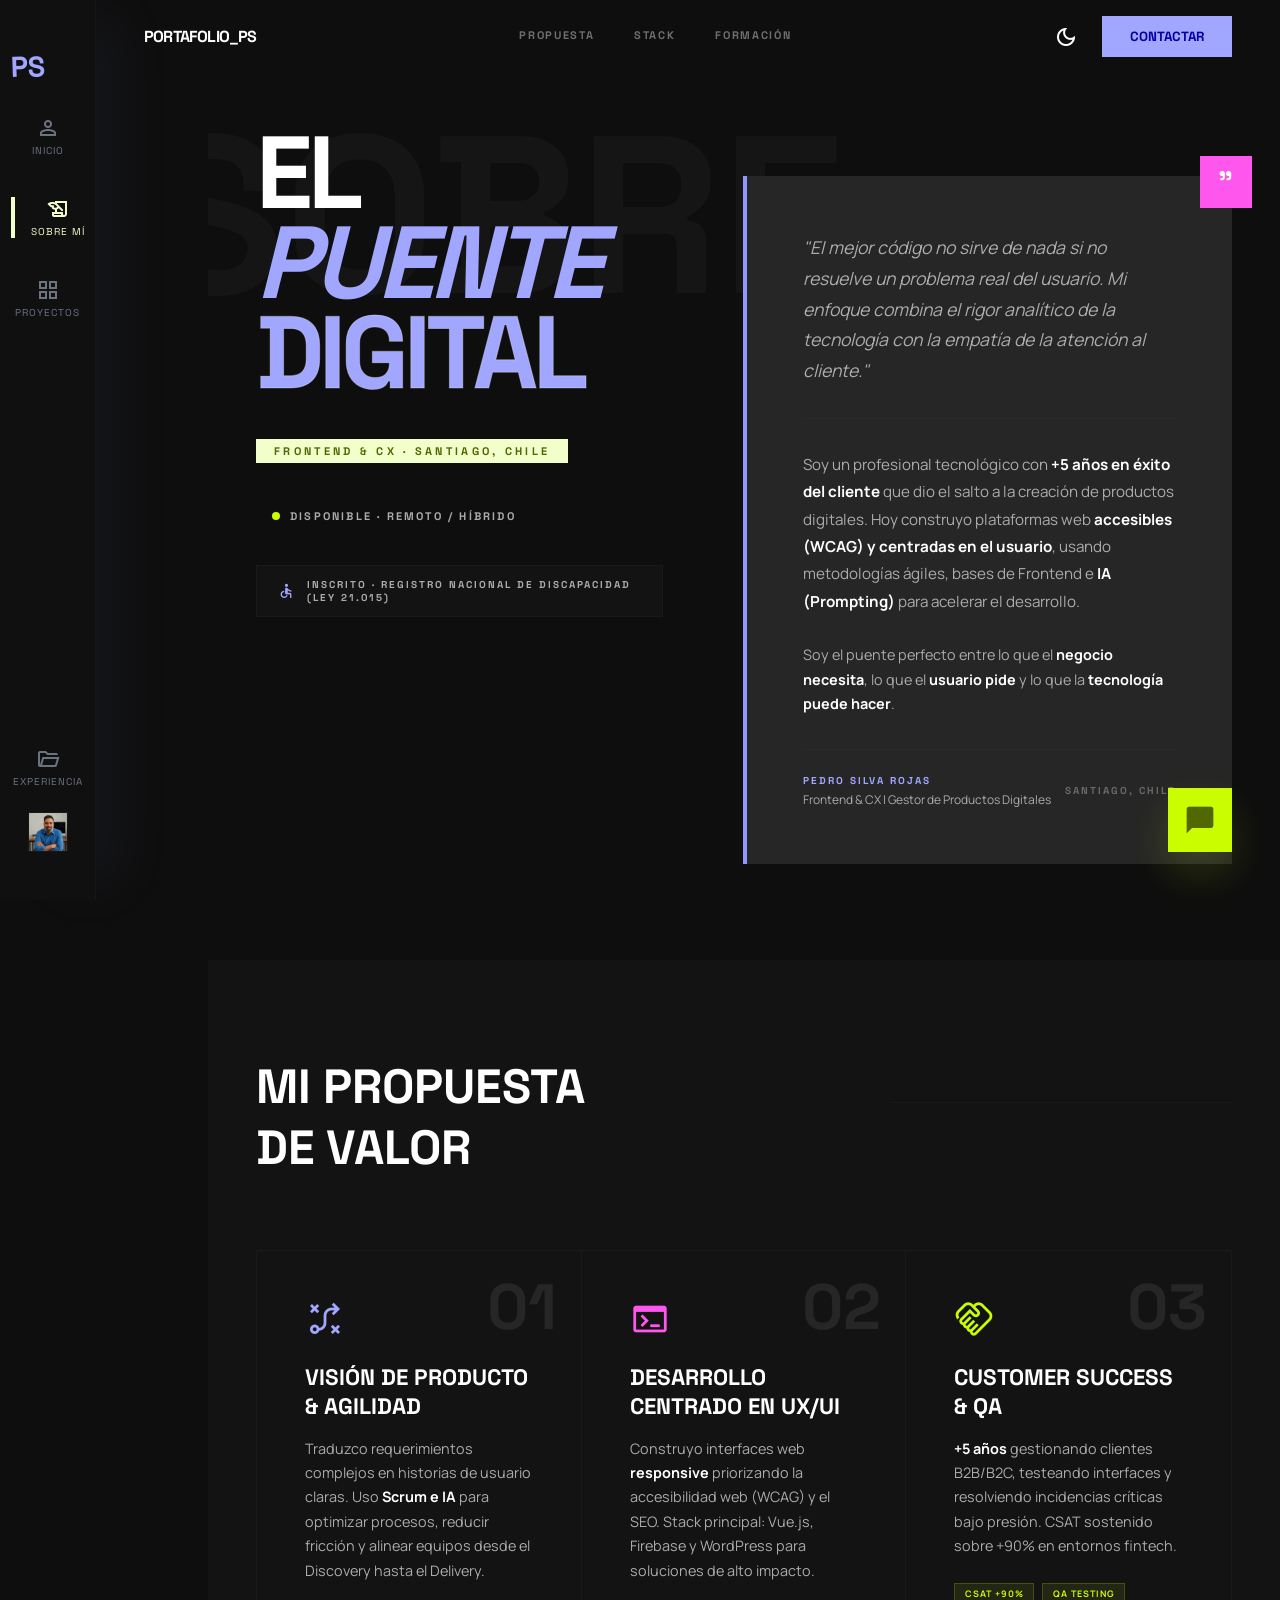
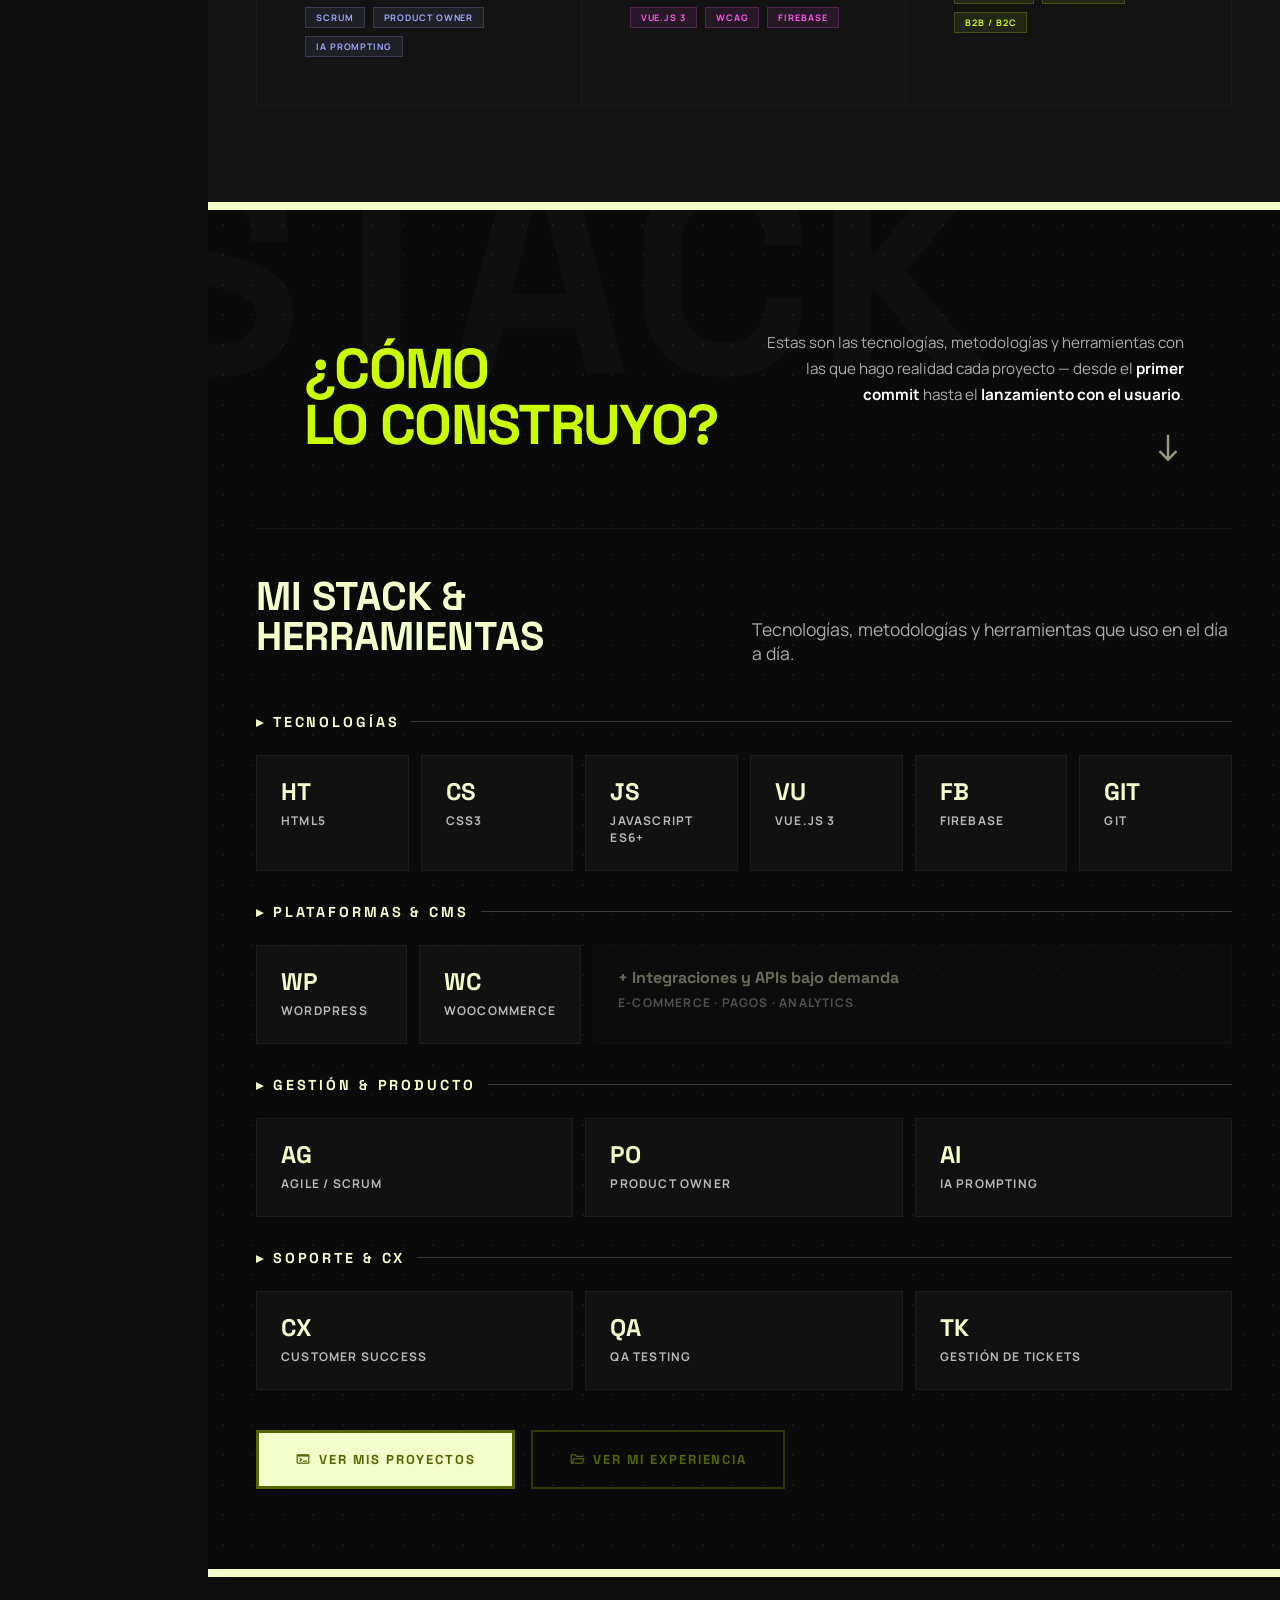
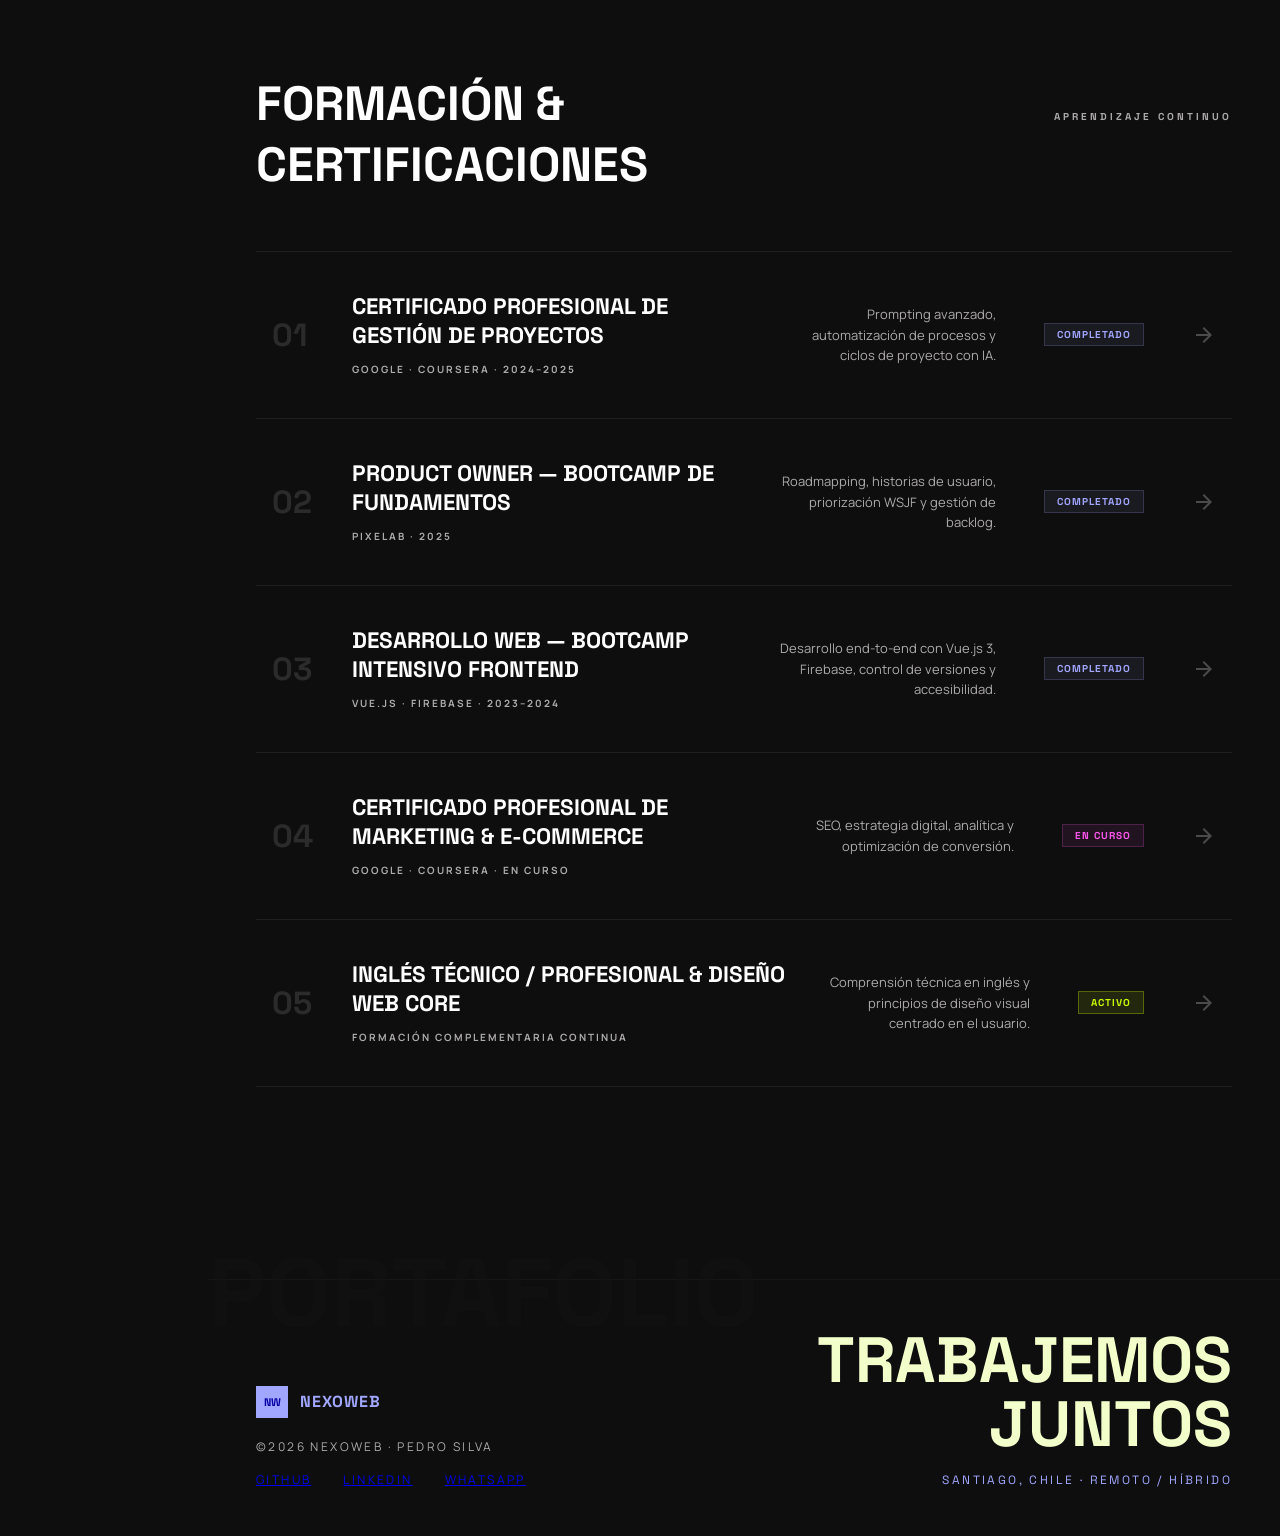
==== commit e86e73c6: "responsive" ====
--- a/about.html
+++ b/about.html
@@ -4,6 +4,7 @@
     <meta charset="UTF-8">
     <meta name="viewport" content="width=device-width, initial-scale=1.0">
     <title>Sobre Mí | Pedro Silva Rojas</title>
+    <link rel="icon" type="image/png" href="img/favicon.png">
     <meta name="description" content="Pedro Silva Rojas — Frontend & CX. El puente entre lo que el negocio necesita, lo que el usuario pide y lo que la tecnología puede hacer.">
     <link rel="stylesheet" href="styles/base.css">
     <style>
@@ -641,16 +642,6 @@
             transform: translateX(4px);
         }
 
-        /* ── Footer ───────────────────────────────────── */
-        .page-footer {
-            margin-top: 0;
-            padding: 64px 48px;
-            border-top: 1px solid var(--color-outline-variant);
-            display: flex;
-            justify-content: space-between;
-            align-items: flex-end;
-        }
-
         /* ── Topbar nav (intra-page) ────────────────────── */
         .topbar-nav {
             display: flex;
@@ -700,6 +691,185 @@
             backdrop-filter: blur(16px);
             border-bottom: 1px solid var(--color-outline-variant);
             transition: background 0.3s ease, border-color 0.3s ease;
+        }
+
+        /* ── Responsividad Local (about.html) ────────────────── */
+        /* TABLET (max 1024px) */
+        @media screen and (max-width: 1024px) {
+            .hero-grid {
+                grid-template-columns: 1fr;
+                gap: 40px;
+            }
+            .hero-headline {
+                font-size: 5rem;
+            }
+            .valor-grid {
+                grid-template-columns: repeat(2, 1fr);
+            }
+            .valor-card:nth-child(3) {
+                grid-column: span 2;
+                border-top: 1px solid var(--color-outline-variant);
+                border-right: none;
+            }
+            .skill-grid, .skill-grid-3 {
+                grid-template-columns: repeat(3, 1fr);
+            }
+            .archive-desc {
+                max-width: 100%;
+                text-align: left;
+            }
+            .archive-item-right {
+                flex-direction: column-reverse; /* Badge arriba de desc */
+                align-items: flex-end;
+                gap: 16px;
+            }
+        }
+
+        /* MÓVIL Y TABLET PEQUEÑA (max 768px) */
+        @media screen and (max-width: 768px) {
+            /* Fix topbar-nav overriding base.css via local specificity */
+            .topbar-nav {
+                display: none !important;
+            }
+            
+            /* Reset main hardcoded paddings */
+            main {
+                padding-top: 96px !important;
+                padding-left: 0 !important;
+            }
+            .about-hero {
+                padding: 0 24px;
+                padding-bottom: 48px !important;
+            }
+            .hero-bg-word {
+                font-size: 6rem;
+                top: 0;
+                left: 0;
+            }
+            .hero-headline {
+                font-size: 4rem; /* Better mobile fit */
+            }
+            .quote-card {
+                padding: 32px;
+                margin-top: 24px;
+            }
+            .quote-card::before {
+                width: 36px;
+                height: 36px;
+                font-size: 1.2rem;
+                top: -12px;
+                right: -12px;
+            }
+            .valor-section {
+                padding: 64px 24px;
+            }
+            .section-title {
+                font-size: 2.2rem;
+            }
+            .valor-grid {
+                grid-template-columns: 1fr;
+            }
+            .valor-card, .valor-card:nth-child(3) {
+                grid-column: span 1;
+                border-right: none;
+                border-top: none;
+                border-bottom: 1px solid var(--color-outline-variant);
+            }
+            .valor-card:last-child {
+                border-bottom: none;
+            }
+            .bridge-callout {
+                flex-direction: column;
+                align-items: flex-start;
+                padding: 32px 24px;
+                gap: 24px;
+            }
+            .bridge-label {
+                font-size: 2.5rem;
+            }
+            .bridge-text {
+                text-align: left;
+            }
+            .skill-matrix {
+                padding: 64px 24px;
+            }
+            .skill-matrix-bg {
+                font-size: 8rem;
+                transform: translate(-20px, -20px);
+            }
+            .skill-matrix-header {
+                flex-direction: column;
+                align-items: flex-start;
+                gap: 16px;
+                margin-bottom: 32px;
+            }
+            .skill-matrix-header h2 {
+                font-size: 2rem;
+            }
+            .skill-grid, .skill-grid-3 {
+                grid-template-columns: repeat(2, 1fr);
+            }
+            .skill-ctas {
+                flex-direction: column;
+            }
+            .btn-skill-cta, .btn-skill-cta-outline {
+                width: 100%;
+                justify-content: center;
+            }
+            .case-archive-list {
+                padding: 64px 24px;
+            }
+            .archive-header {
+                flex-direction: column;
+                gap: 16px;
+                align-items: flex-start;
+                margin-bottom: 24px;
+            }
+            .archive-header h2 {
+                font-size: 2.2rem;
+            }
+            .archive-item {
+                flex-direction: column;
+                align-items: flex-start;
+                gap: 24px;
+                padding: 24px 0;
+            }
+            .archive-item-left {
+                flex-direction: column;
+                align-items: flex-start;
+                gap: 16px;
+            }
+            .archive-item-right {
+                flex-direction: row; 
+                flex-wrap: wrap;
+                align-items: center;
+                justify-content: space-between;
+                width: 100%;
+            }
+            .archive-desc {
+                order: 2; /* Move description to bottom */
+                flex-basis: 100%;
+                margin-top: 16px;
+            }
+            .archive-badge {
+                order: 1; /* Keep badge top */
+            }
+            .archive-arrow {
+                order: 1;
+            }
+        }
+
+        /* SMARTPHONES PEQUEÑOS (max 480px) */
+        @media screen and (max-width: 480px) {
+            .hero-headline {
+                font-size: 3rem;
+            }
+            .skill-grid {
+                grid-template-columns: 1fr; /* 1 col layout down to minimums */
+            }
+            .valor-num {
+                font-size: 3rem;
+            }
         }
     </style>
 </head>
@@ -737,16 +907,36 @@
     <!-- Top App Bar -->
     <header class="topbar" id="topbar">
         <div class="topbar-title">PORTAFOLIO_PS</div>
-        <nav class="topbar-nav" aria-label="Navegación interna">
+        <nav class="desktop-nav topbar-nav" aria-label="Navegación interna">
             <a href="#propuesta" class="topbar-nav-link">Propuesta</a>
             <a href="#stack" class="topbar-nav-link">Stack</a>
             <a href="#formacion" class="topbar-nav-link">Formación</a>
         </nav>
-        <div style="display: flex; align-items: center; gap: 24px;">
-            <span class="material-symbols-outlined" style="cursor: pointer;">dark_mode</span>
+        <div class="topbar-actions">
+            <span class="material-symbols-outlined theme-toggle" style="cursor: pointer;">dark_mode</span>
             <button class="btn-connect" onclick="window.location.href='experience.html#contacto'">Contactar</button>
+            <button class="menu-toggle" id="menu-toggle" aria-label="Abrir menú">
+                <span class="material-symbols-outlined">menu</span>
+            </button>
         </div>
     </header>
+
+    <!-- Mobile Navigation Drawer -->
+    <div class="mobile-nav-overlay" id="mobile-nav-overlay"></div>
+    <nav class="mobile-nav-drawer" id="mobile-nav-drawer">
+        <div class="mobile-nav-header">
+            <div class="sidenav-logo">PS</div>
+            <button class="menu-close" id="menu-close" aria-label="Cerrar menú">
+                <span class="material-symbols-outlined">close</span>
+            </button>
+        </div>
+        <div class="mobile-nav-links">
+            <a href="index.html" class="mobile-nav-link">Inicio</a>
+            <a href="about.html" class="mobile-nav-link active">Sobre Mí</a>
+            <a href="proyectos.html" class="mobile-nav-link">Proyectos</a>
+            <a href="experience.html" class="mobile-nav-link">Experiencia</a>
+        </div>
+    </nav>
 
     <!-- Main Content Area -->
     <main style="padding-top: 128px; padding-left: 112px;">
@@ -1088,9 +1278,10 @@
             </div>
         </section>
 
-        <!-- Footer -->
-        <footer class="page-footer">
-            <div>
+        <!-- Footer Area -->
+        <footer>
+            <div class="footer-bg-text">PORTAFOLIO</div>
+            <div style="position: relative; z-index: 10;">
                 <div style="display: flex; align-items: center; gap: 12px; margin-bottom: 20px;">
                     <span style="background: var(--color-primary); color: #0600a5; width: 32px; height: 32px; display: inline-flex; align-items: center; justify-content: center; font-family: var(--font-headline); font-size: 11px; font-weight: 900; flex-shrink: 0;">NW</span>
                     <span style="font-family: var(--font-headline); font-size: 1rem; font-weight: 900; color: var(--color-primary); text-transform: uppercase; letter-spacing: 0.05em;">NexoWeb</span>
@@ -1102,9 +1293,9 @@
                     <a href="https://wa.me/56997236064?text=Hola%20Pedro%2C%20estuve%20viendo%20tu%20portafolio%20y%20me%20interesa%20tu%20perfil%20h%C3%ADbrido%20(Tech%2BCX).%20Me%20gustar%C3%ADa%20conversar%20contigo." target="_blank" rel="noopener noreferrer" style="font-size: 12px; letter-spacing: 0.2em; text-transform: uppercase;">WhatsApp</a>
                 </div>
             </div>
-            <div style="text-align: right;">
-                <p style="font-family: var(--font-headline); font-size: 4rem; font-weight: 900; color: var(--color-tertiary); text-transform: uppercase; line-height: 1;">Trabajemos<br>Juntos</p>
-                <p style="font-family: var(--font-headline); font-size: 12px; letter-spacing: 0.2em; text-transform: uppercase; color: var(--color-primary); margin-top: 16px;">Santiago, Chile · Remoto / Híbrido</p>
+            <div style="position: relative; z-index: 10; text-align: right;">
+                <div class="footer-title">Trabajemos<br>Juntos</div>
+                <p class="footer-subtitle">Santiago, Chile · Remoto / Híbrido</p>
             </div>
         </footer>
     </main>
--- a/styles/base.css
+++ b/styles/base.css
@@ -28,11 +28,15 @@
   box-sizing: border-box;
 }
 
+html, body {
+  overflow-x: clip;
+  width: 100%;
+}
+
 body {
   background-color: var(--color-background);
   color: var(--color-on-surface);
   font-family: var(--font-body);
-  overflow-x: hidden;
   -webkit-font-smoothing: antialiased;
 }
 
@@ -124,6 +128,18 @@
   mix-blend-mode: difference;
 }
 
+.desktop-nav {
+  display: flex;
+  gap: 40px;
+  align-items: center;
+}
+
+.topbar-actions {
+  display: flex;
+  align-items: center;
+  gap: 24px;
+}
+
 /* Main Content */
 main {
   margin-left: 96px;
@@ -400,3 +416,345 @@
   opacity: 0.5;
   pointer-events: none;
 }
+
+.footer-title {
+  font-family: var(--font-headline);
+  font-size: 4rem;
+  font-weight: 900;
+  color: var(--color-tertiary);
+  text-transform: uppercase;
+  line-height: 1;
+}
+
+.footer-subtitle {
+  font-family: var(--font-headline);
+  font-size: 12px;
+  letter-spacing: 0.2em;
+  text-transform: uppercase;
+  color: var(--color-primary);
+  margin-top: 16px;
+}
+
+/* ========================================================================= */
+/* LAYOUT CLASSES (Extracted from inline styles) */
+/* ========================================================================= */
+
+.hero-layout {
+  display: grid;
+  grid-template-columns: repeat(12, 1fr);
+  gap: 48px;
+  align-items: end;
+}
+
+.hero-col-text {
+  grid-column: span 7;
+}
+
+.hero-content {
+  margin-top: 48px;
+  max-width: 720px;
+  position: relative;
+}
+
+.hero-bg-text {
+  position: absolute;
+  top: -64px;
+  left: 0;
+  font-family: var(--font-headline);
+  font-size: 5rem;
+  font-weight: 900;
+  color: rgba(72, 72, 71, 0.1);
+  user-select: none;
+  text-transform: uppercase;
+  white-space: nowrap;
+  pointer-events: none;
+}
+
+.hero-actions {
+  margin-top: 40px;
+  display: flex;
+  align-items: center;
+  gap: 32px;
+  flex-wrap: wrap;
+}
+
+.hero-col-portrait {
+  grid-column: span 5;
+  display: flex;
+  align-items: stretch;
+  justify-content: flex-end;
+  gap: 32px;
+}
+
+.hero-bridge-line {
+  width: 1px;
+  height: 100px;
+  background: linear-gradient(to top, var(--color-primary), transparent);
+  margin-top: 24px;
+}
+
+/* ========================================================================= */
+/* MOBILE NAVIGATION (DRAWER) */
+/* ========================================================================= */
+
+.menu-toggle, .menu-close {
+  display: none;
+  background: transparent;
+  border: none;
+  color: var(--color-on-surface);
+  cursor: pointer;
+  padding: 8px;
+  border-radius: 50%;
+  transition: background-color 0.3s;
+}
+
+.menu-toggle:hover, .menu-close:hover {
+  background-color: var(--color-surface-high);
+}
+
+.mobile-nav-overlay {
+  position: fixed;
+  top: 0;
+  left: 0;
+  width: 100vw;
+  height: 100vh;
+  background: rgba(0, 0, 0, 0.5);
+  backdrop-filter: blur(4px);
+  z-index: 100;
+  opacity: 0;
+  visibility: hidden;
+  transition: opacity 0.3s ease, visibility 0.3s ease;
+}
+
+.mobile-nav-overlay.active {
+  opacity: 1;
+  visibility: visible;
+}
+
+.mobile-nav-drawer {
+  position: fixed;
+  top: 0;
+  right: -100%;
+  width: 75vw;
+  max-width: 320px;
+  height: 100vh;
+  background: rgba(19, 19, 19, 0.95);
+  backdrop-filter: blur(20px);
+  z-index: 105;
+  border-left: 1px solid var(--color-outline-variant);
+  box-shadow: -20px 0 60px rgba(0, 0, 0, 0.5);
+  display: flex;
+  flex-direction: column;
+  padding: 24px;
+  transition: right 0.4s cubic-bezier(0.16, 1, 0.3, 1);
+}
+
+.mobile-nav-drawer.active {
+  right: 0;
+}
+
+.mobile-nav-header {
+  display: flex;
+  justify-content: space-between;
+  align-items: center;
+  padding-bottom: 24px;
+  border-bottom: 1px solid var(--color-outline-variant);
+  margin-bottom: 32px;
+}
+
+.mobile-nav-header .sidenav-logo {
+  margin-bottom: 0;
+}
+
+.mobile-nav-links {
+  display: flex;
+  flex-direction: column;
+  gap: 24px;
+}
+
+.mobile-nav-link {
+  font-family: var(--font-headline);
+  font-size: 1.2rem;
+  font-weight: 700;
+  color: var(--color-on-surface-variant);
+  text-decoration: none;
+  text-transform: uppercase;
+  letter-spacing: 0.1em;
+  padding: 12px 16px;
+  transition: all 0.2s ease;
+  border-left: 3px solid transparent;
+}
+
+.mobile-nav-link.active {
+  color: var(--color-tertiary);
+  border-left-color: var(--color-tertiary);
+  background: rgba(243, 255, 202, 0.05);
+}
+
+.mobile-nav-link:hover {
+  color: var(--color-secondary);
+  padding-left: 24px;
+}
+
+/* ========================================================================= */
+/* MEDIA QUERIES (RESPONSIVE) */
+/* ========================================================================= */
+
+/* TABLET (max 1024px) */
+@media screen and (max-width: 1024px) {
+  .section-hero {
+    padding: 128px 32px 64px;
+  }
+  
+  .hero-layout {
+    gap: 24px;
+  }
+  
+  .hero-col-text {
+    grid-column: span 6;
+  }
+  
+  .hero-col-portrait {
+    grid-column: span 6;
+  }
+  
+  .bento-grid {
+    grid-template-columns: repeat(2, 1fr);
+  }
+  
+  .bento-item:nth-child(3) {
+    grid-column: span 2;
+    border-top: 1px solid var(--color-outline-variant);
+  }
+}
+
+/* MÓVIL Y TABLET PEQUEÑA (max 768px) */
+@media screen and (max-width: 768px) {
+  /* Ocultar elementos de desktop */
+  .sidenav, .desktop-nav {
+    display: none;
+  }
+  
+  .topbar-actions .btn-connect {
+    display: none;
+  }
+  
+  /* Mostrar toggle de mobile menu */
+  .menu-toggle, .menu-close {
+    display: inline-flex;
+  }
+  
+  /* Ajustar Topbar */
+  .topbar {
+    width: 100%;
+    padding: 16px 24px;
+  }
+  
+  /* Ajustar Main layout */
+  main {
+    margin-left: 0;
+  }
+  
+  /* Hero Section */
+  .section-hero {
+    padding: 110px 24px 64px;
+  }
+  
+  .hero-headline {
+    font-size: 6rem; /* Shrink font size */
+  }
+  
+  .hero-bg-text {
+    font-size: 3rem;
+    top: -40px;
+  }
+  
+  .hero-layout {
+    display: flex;
+    flex-direction: column;
+    align-items: center;
+    gap: 48px;
+  }
+  
+  .hero-col-text {
+    grid-column: span 1;
+  }
+  
+  .hero-col-portrait {
+    grid-column: span 1;
+    justify-content: flex-start;
+  }
+  
+  .hero-actions {
+    gap: 16px;
+    justify-content: center;
+  }
+  
+  .hero-bridge-line {
+    display: none;
+  }
+
+  .btn-identity {
+    width: 100%;
+    text-align: center;
+  }
+  
+  /* Bento Grid */
+  .bento-grid {
+    grid-template-columns: 1fr;
+    margin-top: 48px;
+  }
+  
+  .bento-item, .bento-item:nth-child(3) {
+    grid-column: span 1;
+    border-right: none;
+    border-bottom: 1px solid var(--color-outline-variant);
+  }
+  
+  .bento-item:last-child {
+    border-bottom: none;
+  }
+  
+  /* Footer */
+  footer {
+    flex-direction: column;
+    align-items: flex-start;
+    padding: 48px 24px;
+    gap: 48px;
+  }
+  
+  footer > div {
+    text-align: left !important; /* Force left alignment */
+  }
+  
+  .footer-bg-text {
+    font-size: 3.5rem;
+    top: -28px;
+  }
+
+  .footer-title {
+    font-size: 3rem;
+  }
+
+  .footer-subtitle {
+    font-size: 10px;
+  }
+  
+  /* FAB WhatsApp */
+  div[style*="bottom: 48px; right: 48px;"] {
+    bottom: 24px !important;
+    right: 24px !important;
+  }
+}
+
+/* SMARTPHONES PEQUEÑOS (max 480px) */
+@media screen and (max-width: 480px) {
+  .hero-headline {
+    font-size: 5rem;
+  }
+  
+  .image-frame {
+    margin-right: 0 !important;
+    height: 400px !important;
+  }
+}
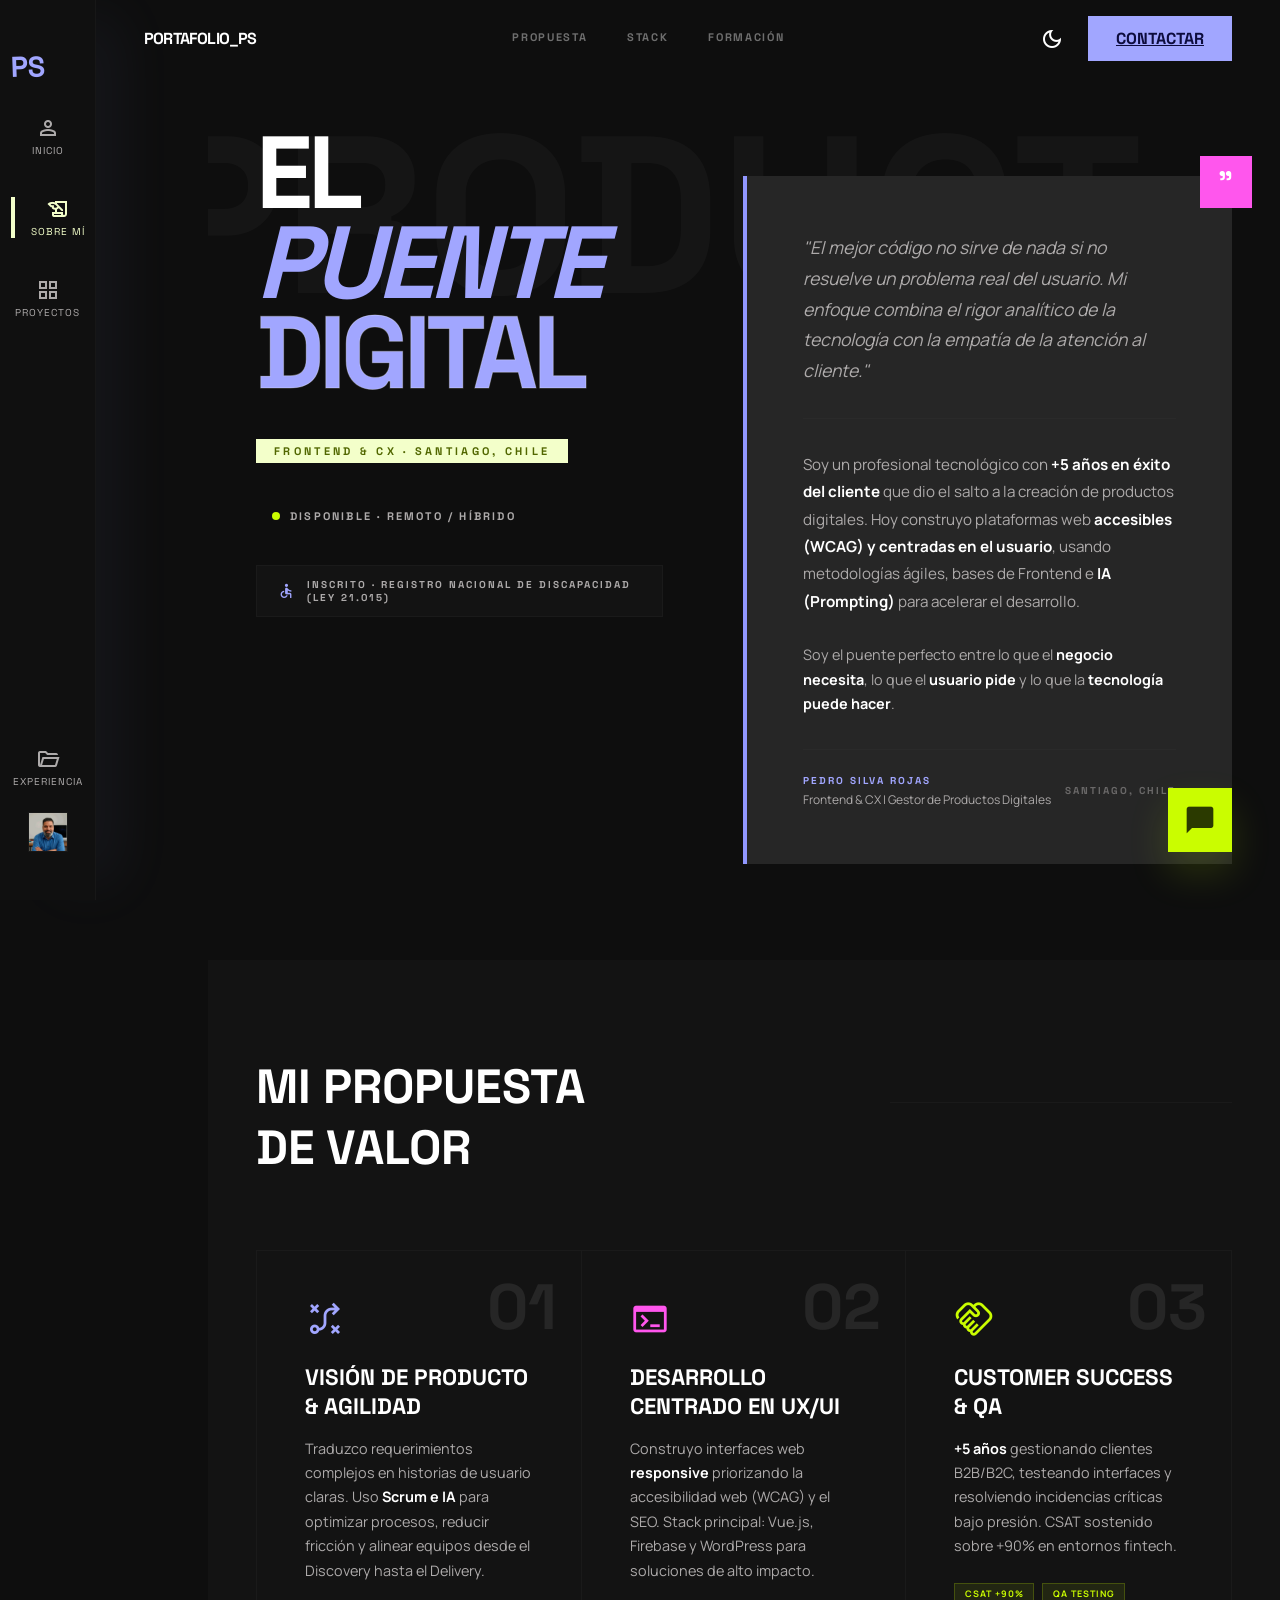
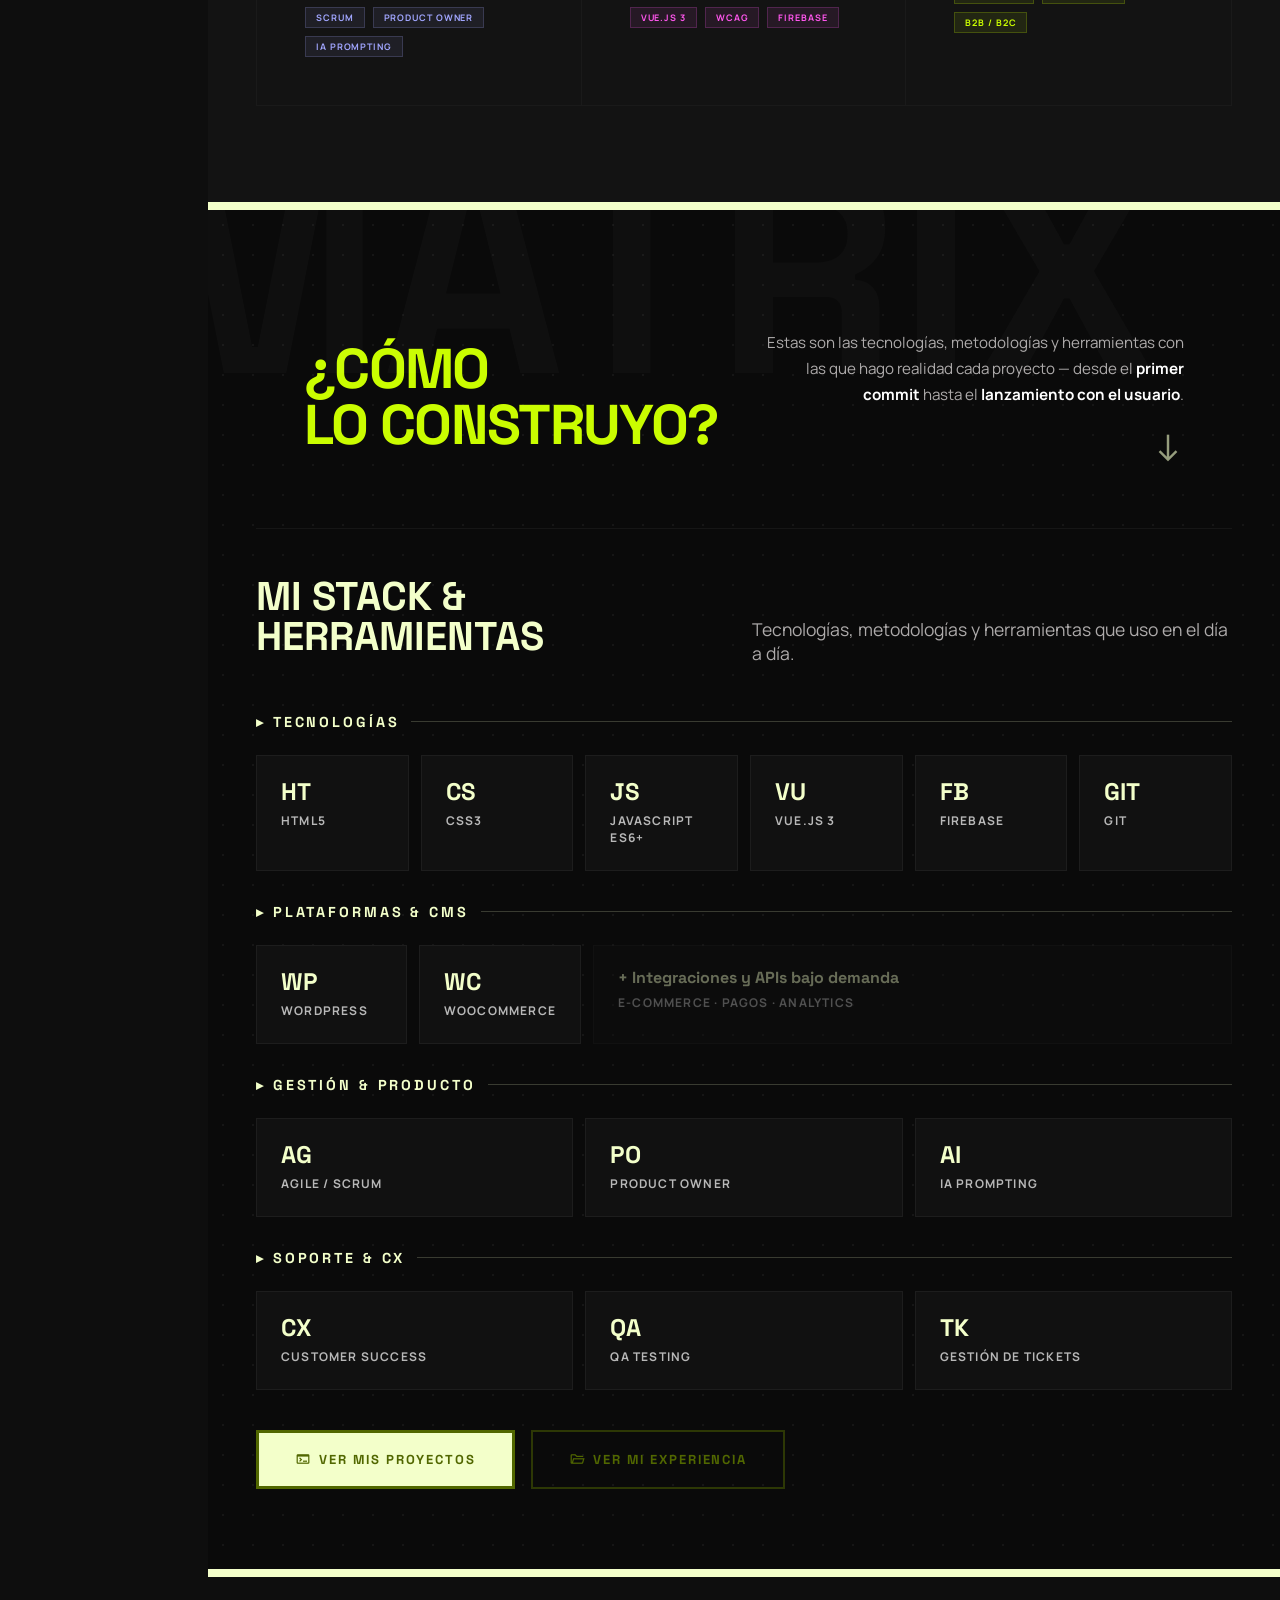
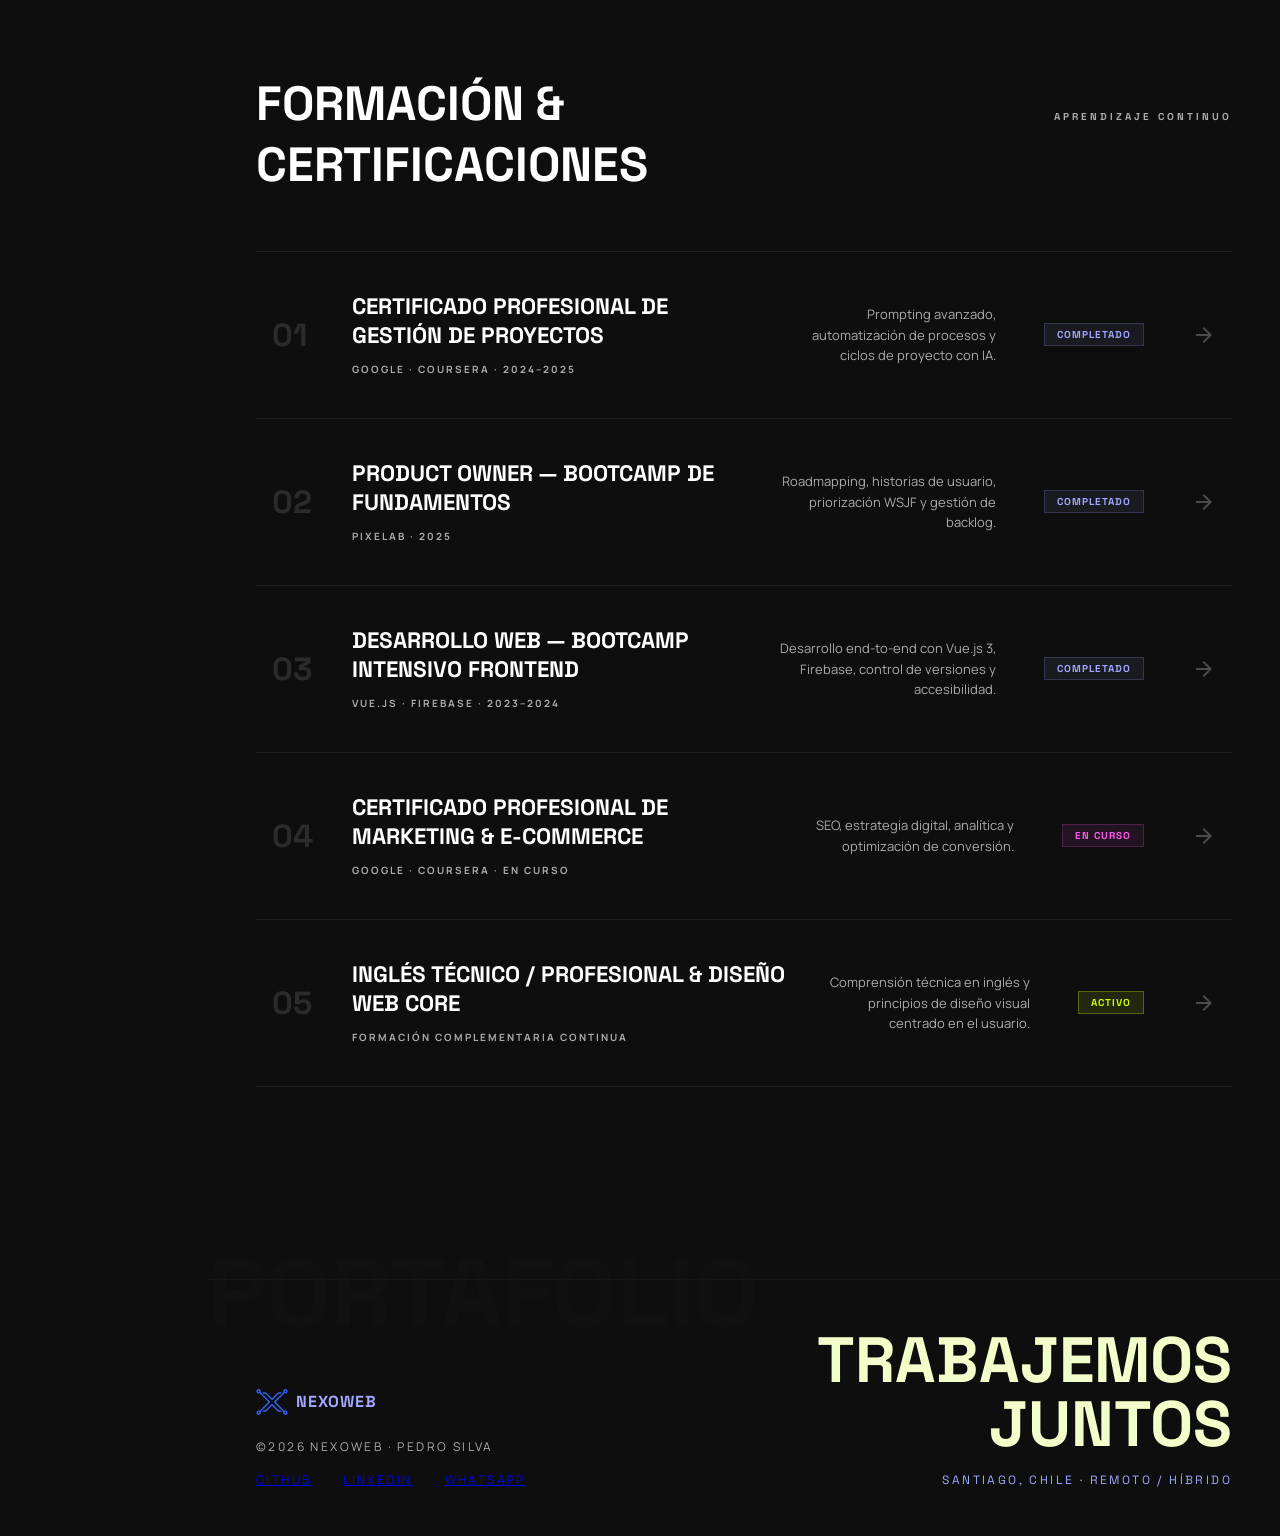
==== commit edcd6693: "r" ====
--- a/about.html
+++ b/about.html
@@ -874,32 +874,34 @@
     </style>
 </head>
 <body>
+    <a href="#main-content" class="skip-link">Saltar al contenido principal</a>
+
     <!-- Side Navigation Bar -->
-    <nav class="sidenav">
+    <nav class="sidenav" aria-label="Navegación lateral">
         <div>
             <div class="sidenav-logo">PS</div>
             <div class="sidenav-links">
                 <a href="index.html" class="sidenav-link">
-                    <span class="material-symbols-outlined">person</span>
+                    <span class="material-symbols-outlined" aria-hidden="true">person</span>
                     <small>Inicio</small>
                 </a>
-                <a href="about.html" class="sidenav-link active">
-                    <span class="material-symbols-outlined">history_edu</span>
+                <a href="about.html" class="sidenav-link active" aria-current="page">
+                    <span class="material-symbols-outlined" aria-hidden="true">history_edu</span>
                     <small>Sobre Mí</small>
                 </a>
                 <a href="proyectos.html" class="sidenav-link">
-                    <span class="material-symbols-outlined">grid_view</span>
+                    <span class="material-symbols-outlined" aria-hidden="true">grid_view</span>
                     <small>Proyectos</small>
                 </a>
             </div>
         </div>
         <div style="display: flex; flex-direction: column; align-items: center; gap: 24px;">
             <a href="experience.html" class="sidenav-link">
-                <span class="material-symbols-outlined">folder_open</span>
+                <span class="material-symbols-outlined" aria-hidden="true">folder_open</span>
                 <small>Experiencia</small>
             </a>
             <div style="width: 40px; height: 40px; border: 1px solid var(--color-outline-variant); overflow: hidden;">
-                <img src="img/pedro2.png" alt="Profile" style="width: 100%; height: 100%; object-fit: cover;">
+                <img src="img/pedro2.webp" alt="Foto de perfil de Pedro Silva" style="width: 100%; height: 100%; object-fit: cover;">
             </div>
         </div>
     </nav>
@@ -913,44 +915,46 @@
             <a href="#formacion" class="topbar-nav-link">Formación</a>
         </nav>
         <div class="topbar-actions">
-            <span class="material-symbols-outlined theme-toggle" style="cursor: pointer;">dark_mode</span>
-            <button class="btn-connect" onclick="window.location.href='experience.html#contacto'">Contactar</button>
-            <button class="menu-toggle" id="menu-toggle" aria-label="Abrir menú">
-                <span class="material-symbols-outlined">menu</span>
+            <button class="theme-toggle" aria-label="Cambiar tema de color" style="background: none; border: none; color: inherit; padding: 0; cursor: pointer;">
+                <span class="material-symbols-outlined" style="display: block;">dark_mode</span>
+            </button>
+            <a href="experience.html#contacto" class="btn-connect">Contactar</a>
+            <button class="menu-toggle" id="menu-toggle" aria-label="Abrir menú móvil">
+                <span class="material-symbols-outlined" aria-hidden="true">menu</span>
             </button>
         </div>
     </header>
 
     <!-- Mobile Navigation Drawer -->
     <div class="mobile-nav-overlay" id="mobile-nav-overlay"></div>
-    <nav class="mobile-nav-drawer" id="mobile-nav-drawer">
+    <nav class="mobile-nav-drawer" id="mobile-nav-drawer" aria-label="Navegación móvil">
         <div class="mobile-nav-header">
             <div class="sidenav-logo">PS</div>
-            <button class="menu-close" id="menu-close" aria-label="Cerrar menú">
-                <span class="material-symbols-outlined">close</span>
+            <button class="menu-close" id="menu-close" aria-label="Cerrar menú móvil">
+                <span class="material-symbols-outlined" aria-hidden="true">close</span>
             </button>
         </div>
         <div class="mobile-nav-links">
             <a href="index.html" class="mobile-nav-link">Inicio</a>
-            <a href="about.html" class="mobile-nav-link active">Sobre Mí</a>
+            <a href="about.html" class="mobile-nav-link active" aria-current="page">Sobre Mí</a>
             <a href="proyectos.html" class="mobile-nav-link">Proyectos</a>
             <a href="experience.html" class="mobile-nav-link">Experiencia</a>
         </div>
     </nav>
 
     <!-- Main Content Area -->
-    <main style="padding-top: 128px; padding-left: 112px;">
+    <main id="main-content" style="padding-top: 128px; padding-left: 112px;">
 
         <!-- ═══════════════════════════════════════════════════
              SECCIÓN 1: HERO / BIO
         ════════════════════════════════════════════════════ -->
-        <section class="about-hero" style="padding-bottom: 96px;">
-            <div class="hero-bg-word">SOBRE</div>
+        <section class="about-hero" style="padding-bottom: 96px;" aria-labelledby="hero-heading">
+            <div class="hero-bg-word" aria-hidden="true">PRODUCT</div>
 
             <div class="hero-grid">
                 <!-- Columna izquierda: Headline + badges -->
                 <div style="position: relative; z-index: 10;">
-                    <h1 class="hero-headline">
+                    <h1 class="hero-headline" id="hero-heading">
                         El <span style="color: var(--color-primary); font-style: italic;">Puente</span><br>
                         <span class="text-outline">Digital</span>
                     </h1>
@@ -962,7 +966,7 @@
 
                     <!-- Badge accesibilidad -->
                     <div style="display: inline-flex; align-items: center; gap: 12px; background: var(--color-surface-low); padding: 12px 20px; border: 1px solid var(--color-outline-variant);">
-                        <span class="material-symbols-outlined" style="font-size: 18px; color: var(--color-primary);">accessible</span>
+                        <span class="material-symbols-outlined" style="font-size: 18px; color: var(--color-primary);" aria-hidden="true">accessible</span>
                         <span style="font-family: var(--font-headline); font-size: 10px; font-weight: 700; text-transform: uppercase; letter-spacing: 0.2em; color: var(--color-on-surface-variant);">
                             Inscrito · Registro Nacional de Discapacidad (Ley 21.015)
                         </span>
@@ -1008,7 +1012,7 @@
                 <!-- Tarjeta 1: Producto & Agilidad -->
                 <div class="valor-card">
                     <span class="valor-num">01</span>
-                    <span class="material-symbols-outlined valor-icon" style="color: var(--color-primary);">tactic</span>
+                    <span class="material-symbols-outlined valor-icon" style="color: var(--color-primary);" aria-hidden="true">tactic</span>
                     <h3>Visión de Producto & Agilidad</h3>
                     <p>
                         Traduzco requerimientos complejos en historias de usuario claras.
@@ -1025,7 +1029,7 @@
                 <!-- Tarjeta 2: UX/UI -->
                 <div class="valor-card">
                     <span class="valor-num">02</span>
-                    <span class="material-symbols-outlined valor-icon" style="color: var(--color-secondary);">terminal</span>
+                    <span class="material-symbols-outlined valor-icon" style="color: var(--color-secondary);" aria-hidden="true">terminal</span>
                     <h3>Desarrollo Centrado en UX/UI</h3>
                     <p>
                         Construyo interfaces web <strong style="color: white;">responsive</strong> priorizando la
@@ -1042,7 +1046,7 @@
                 <!-- Tarjeta 3: CX & QA -->
                 <div class="valor-card">
                     <span class="valor-num">03</span>
-                    <span class="material-symbols-outlined valor-icon" style="color: var(--color-tertiary-fixed);">handshake</span>
+                    <span class="material-symbols-outlined valor-icon" style="color: var(--color-tertiary-fixed);" aria-hidden="true">handshake</span>
                     <h3>Customer Success & QA</h3>
                     <p>
                         <strong style="color: white;">+5 años</strong> gestionando clientes B2B/B2C, testeando
@@ -1072,11 +1076,11 @@
                         hago realidad cada proyecto — desde el <strong>primer commit</strong>
                         hasta el <strong>lanzamiento con el usuario</strong>.
                     </p>
-                    <span class="material-symbols-outlined transition-arrow" style="color: var(--color-tertiary); font-size: 32px; animation: bounce 2s infinite;">south</span>
-                </div>
-            </div>
-
-            <div class="skill-matrix-bg">STACK</div>
+                    <span class="material-symbols-outlined transition-arrow" style="color: var(--color-tertiary); font-size: 32px; animation: bounce 2s infinite;" aria-hidden="true">south</span>
+                </div>
+            </div>
+
+            <div class="skill-matrix-bg" aria-hidden="true">MATRIX</div>
 
             <div class="skill-matrix-header">
                 <h2>Mi Stack &<br>Herramientas</h2>
@@ -1174,11 +1178,11 @@
             <!-- CTAs -->
             <div class="skill-ctas">
                 <a href="proyectos.html" class="btn-skill-cta">
-                    <span class="material-symbols-outlined" style="font-size: 16px; vertical-align: middle; margin-right: 8px;">terminal</span>
+                    <span class="material-symbols-outlined" style="font-size: 16px; vertical-align: middle; margin-right: 8px;" aria-hidden="true">terminal</span>
                     Ver mis Proyectos
                 </a>
                 <a href="experience.html" class="btn-skill-cta btn-skill-cta-outline">
-                    <span class="material-symbols-outlined" style="font-size: 16px; vertical-align: middle; margin-right: 8px;">folder_open</span>
+                    <span class="material-symbols-outlined" style="font-size: 16px; vertical-align: middle; margin-right: 8px;" aria-hidden="true">folder_open</span>
                     Ver mi Experiencia
                 </a>
             </div>
@@ -1207,7 +1211,7 @@
                     <div class="archive-item-right">
                         <p class="archive-desc">Prompting avanzado, automatización de procesos y ciclos de proyecto con IA.</p>
                         <span class="archive-badge badge-completado">Completado</span>
-                        <span class="material-symbols-outlined archive-arrow">arrow_forward</span>
+                        <span class="material-symbols-outlined archive-arrow" aria-hidden="true">arrow_forward</span>
                     </div>
                 </div>
 
@@ -1223,7 +1227,7 @@
                     <div class="archive-item-right">
                         <p class="archive-desc">Roadmapping, historias de usuario, priorización WSJF y gestión de backlog.</p>
                         <span class="archive-badge badge-completado">Completado</span>
-                        <span class="material-symbols-outlined archive-arrow">arrow_forward</span>
+                        <span class="material-symbols-outlined archive-arrow" aria-hidden="true">arrow_forward</span>
                     </div>
                 </div>
 
@@ -1239,7 +1243,7 @@
                     <div class="archive-item-right">
                         <p class="archive-desc">Desarrollo end-to-end con Vue.js 3, Firebase, control de versiones y accesibilidad.</p>
                         <span class="archive-badge badge-completado">Completado</span>
-                        <span class="material-symbols-outlined archive-arrow">arrow_forward</span>
+                        <span class="material-symbols-outlined archive-arrow" aria-hidden="true">arrow_forward</span>
                     </div>
                 </div>
 
@@ -1255,7 +1259,7 @@
                     <div class="archive-item-right">
                         <p class="archive-desc">SEO, estrategia digital, analítica y optimización de conversión.</p>
                         <span class="archive-badge badge-cursando">En curso</span>
-                        <span class="material-symbols-outlined archive-arrow">arrow_forward</span>
+                        <span class="material-symbols-outlined archive-arrow" aria-hidden="true">arrow_forward</span>
                     </div>
                 </div>
 
@@ -1271,7 +1275,7 @@
                     <div class="archive-item-right">
                         <p class="archive-desc">Comprensión técnica en inglés y principios de diseño visual centrado en el usuario.</p>
                         <span class="archive-badge badge-activo">Activo</span>
-                        <span class="material-symbols-outlined archive-arrow">arrow_forward</span>
+                        <span class="material-symbols-outlined archive-arrow" aria-hidden="true">arrow_forward</span>
                     </div>
                 </div>
 
@@ -1280,10 +1284,12 @@
 
         <!-- Footer Area -->
         <footer>
-            <div class="footer-bg-text">PORTAFOLIO</div>
+            <div class="footer-bg-text" aria-hidden="true">PORTAFOLIO</div>
             <div style="position: relative; z-index: 10;">
-                <div style="display: flex; align-items: center; gap: 12px; margin-bottom: 20px;">
-                    <span style="background: var(--color-primary); color: #0600a5; width: 32px; height: 32px; display: inline-flex; align-items: center; justify-content: center; font-family: var(--font-headline); font-size: 11px; font-weight: 900; flex-shrink: 0;">NW</span>
+                <div style="display: flex; align-items: center; gap: 8px; margin-bottom: 20px;">
+                    <span style="width: 32px; height: 32px; display: inline-flex; align-items: center; justify-content: center; flex-shrink: 0; overflow: hidden; border-radius: 4px;">
+                        <img src="img/logo_nexo.webp" alt="" aria-hidden="true" style="width: 100%; height: 100%; object-fit: contain;">
+                    </span>
                     <span style="font-family: var(--font-headline); font-size: 1rem; font-weight: 900; color: var(--color-primary); text-transform: uppercase; letter-spacing: 0.05em;">NexoWeb</span>
                 </div>
                 <p style="font-size: 12px; letter-spacing: 0.2em; text-transform: uppercase; color: var(--color-on-surface-variant);">©<span id="copyright-year">2025</span> NexoWeb · Pedro Silva</p>
@@ -1302,8 +1308,8 @@
 
     <!-- WhatsApp FAB -->
     <div style="position: fixed; bottom: 48px; right: 48px; z-index: 50;">
-        <a href="https://wa.me/56997236064?text=Hola%20Pedro%2C%20estuve%20viendo%20tu%20portafolio%20y%20me%20interesa%20tu%20perfil%20h%C3%ADbrido%20(Tech%2BCX).%20Me%20gustar%C3%ADa%20conversar%20contigo." target="_blank" rel="noopener noreferrer" title="Escríbeme por WhatsApp" style="width: 64px; height: 64px; background: var(--color-tertiary-fixed); color: #516700; display: flex; align-items: center; justify-content: center; cursor: pointer; box-shadow: 0 20px 40px rgba(202,253,0,0.15); text-decoration: none; transition: transform 0.2s ease;" onmouseover="this.style.transform='scale(1.1)'" onmouseout="this.style.transform='scale(1)'">
-            <span class="material-symbols-outlined" style="font-size: 32px; font-variation-settings: 'FILL' 1;">chat_bubble</span>
+        <a href="https://wa.me/56997236064?text=Hola%20Pedro%2C%20estuve%20viendo%20tu%20portafolio%20y%20me%20interesa%20tu%20perfil%20h%C3%ADbrido%20(Tech%2BCX).%20Me%20gustar%C3%ADa%20conversar%20contigo." target="_blank" rel="noopener noreferrer" aria-label="Enviar mensaje por WhatsApp" style="width: 64px; height: 64px; background: var(--color-tertiary-fixed); color: #2b3a00; display: flex; align-items: center; justify-content: center; cursor: pointer; box-shadow: 0 20px 40px rgba(202,253,0,0.15); text-decoration: none; transition: transform 0.2s ease;" onmouseover="this.style.transform='scale(1.1)'" onmouseout="this.style.transform='scale(1)'">
+            <span class="material-symbols-outlined" style="font-size: 32px; font-variation-settings: 'FILL' 1;" aria-hidden="true">chat_bubble</span>
         </a>
     </div>
 
--- a/styles/base.css
+++ b/styles/base.css
@@ -40,6 +40,28 @@
   -webkit-font-smoothing: antialiased;
 }
 
+/* Accessibility: Focus Indicators */
+:focus-visible {
+  outline: 2px solid var(--color-primary);
+  outline-offset: 4px;
+}
+
+/* Skip to main content link for accessibility */
+.skip-link {
+  position: absolute;
+  top: -100px;
+  left: 0;
+  background: var(--color-primary);
+  color: var(--color-background);
+  padding: 8px 16px;
+  z-index: 1000;
+  transition: top 0.3s;
+}
+
+.skip-link:focus {
+  top: 0;
+}
+
 /* Sidebar Navigation */
 .sidenav {
   position: fixed;
@@ -80,7 +102,7 @@
   flex-direction: column;
   align-items: center;
   text-decoration: none;
-  color: #6b7280;
+  color: var(--color-on-surface-variant); /* Improved contrast from #666 */
   transition: all 0.3s ease;
 }
 
@@ -234,13 +256,13 @@
 /* Buttons */
 .btn-connect {
   background: var(--color-primary);
-  color: #0600a5;
+  color: #0d0c3d; /* Darker for accessibility contrast */
   font-family: var(--font-headline);
   font-weight: 900;
   text-transform: uppercase;
   padding: 12px 28px;
   border: none;
-  cursor: crosshair;
+  cursor: pointer;
   transition: all 0.3s ease;
 }
 
@@ -250,17 +272,19 @@
 
 .btn-identity {
   background: var(--color-tertiary);
-  color: #516700;
+  color: #2b3a00; /* Darker for accessibility contrast */
   font-family: var(--font-headline);
   font-weight: 900;
   font-size: 1.2rem;
   padding: 20px 40px;
-  border: 4px solid #516700;
+  border: 4px solid #2b3a00;
   cursor: pointer;
   position: relative;
   overflow: hidden;
   transition: all 0.2s ease;
   text-transform: uppercase;
+  text-decoration: none; /* In case it's an <a> */
+  display: inline-block;
 }
 
 .btn-identity:hover {
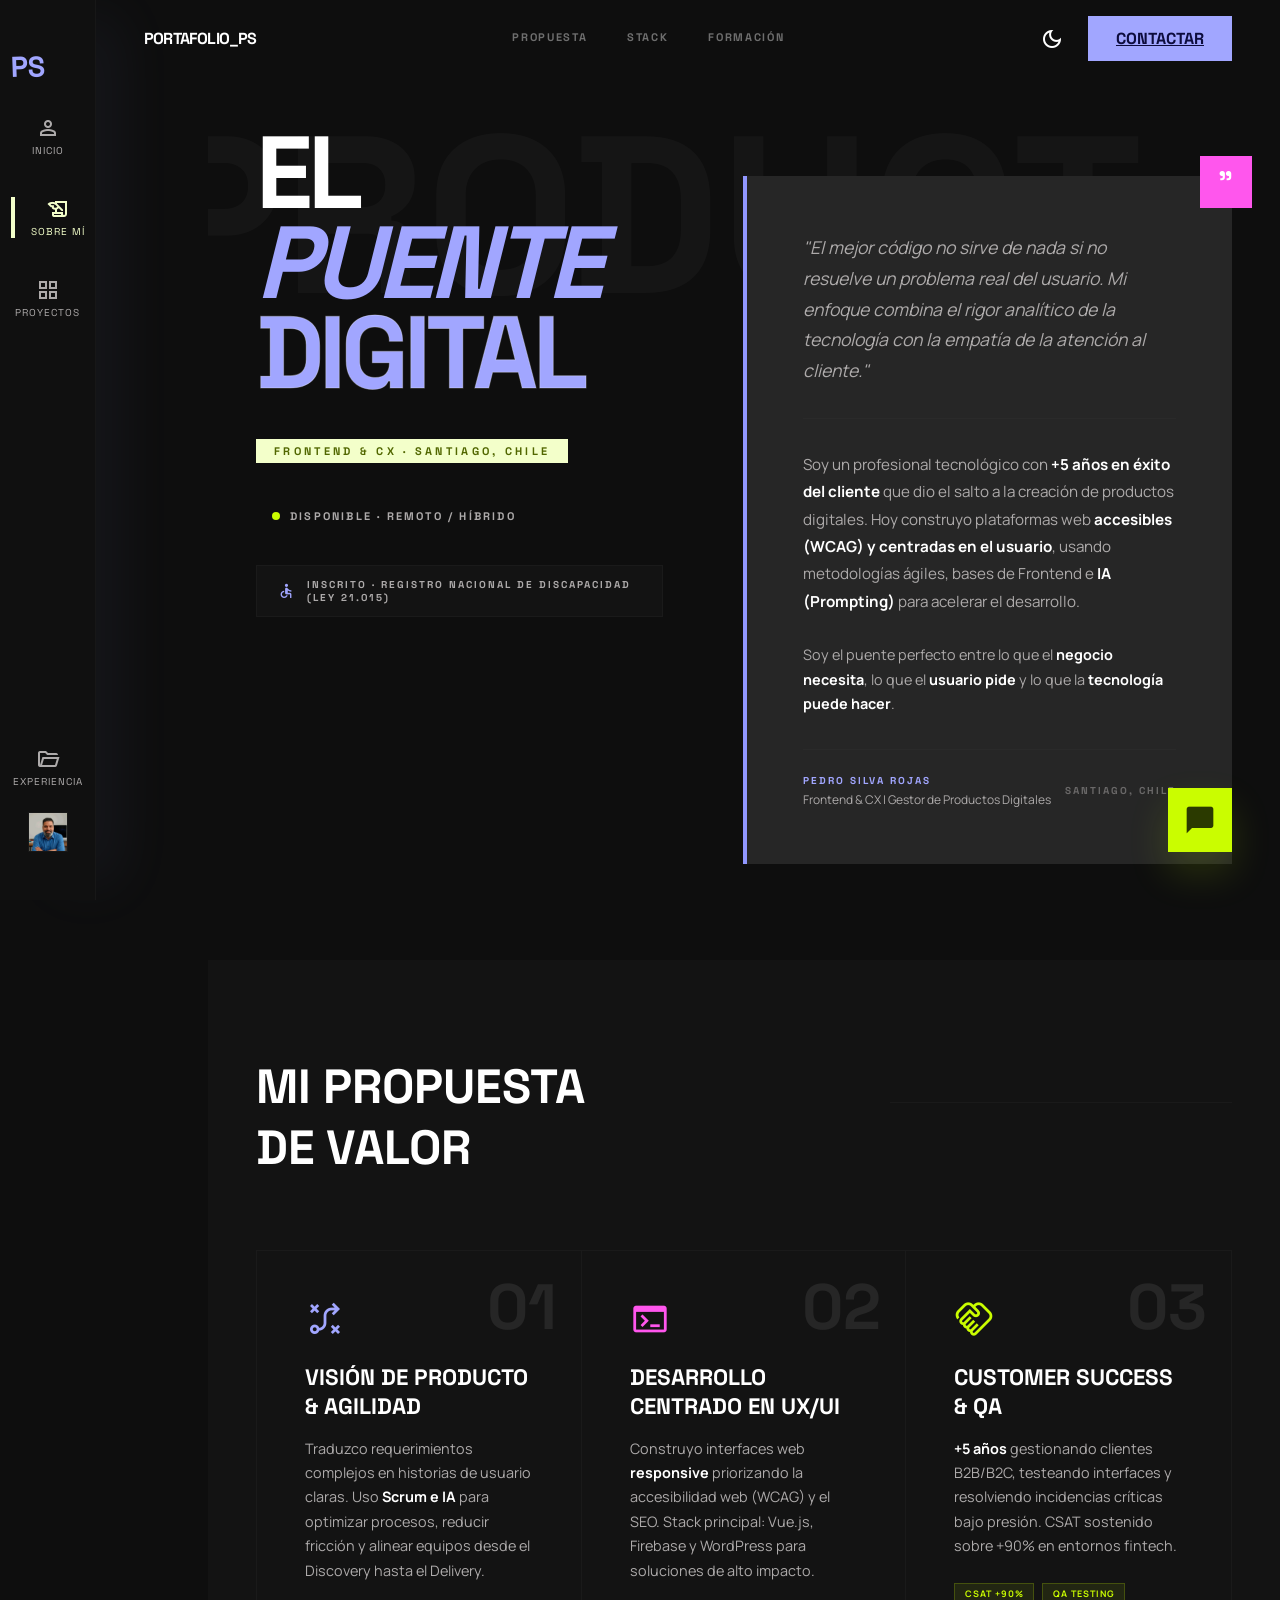
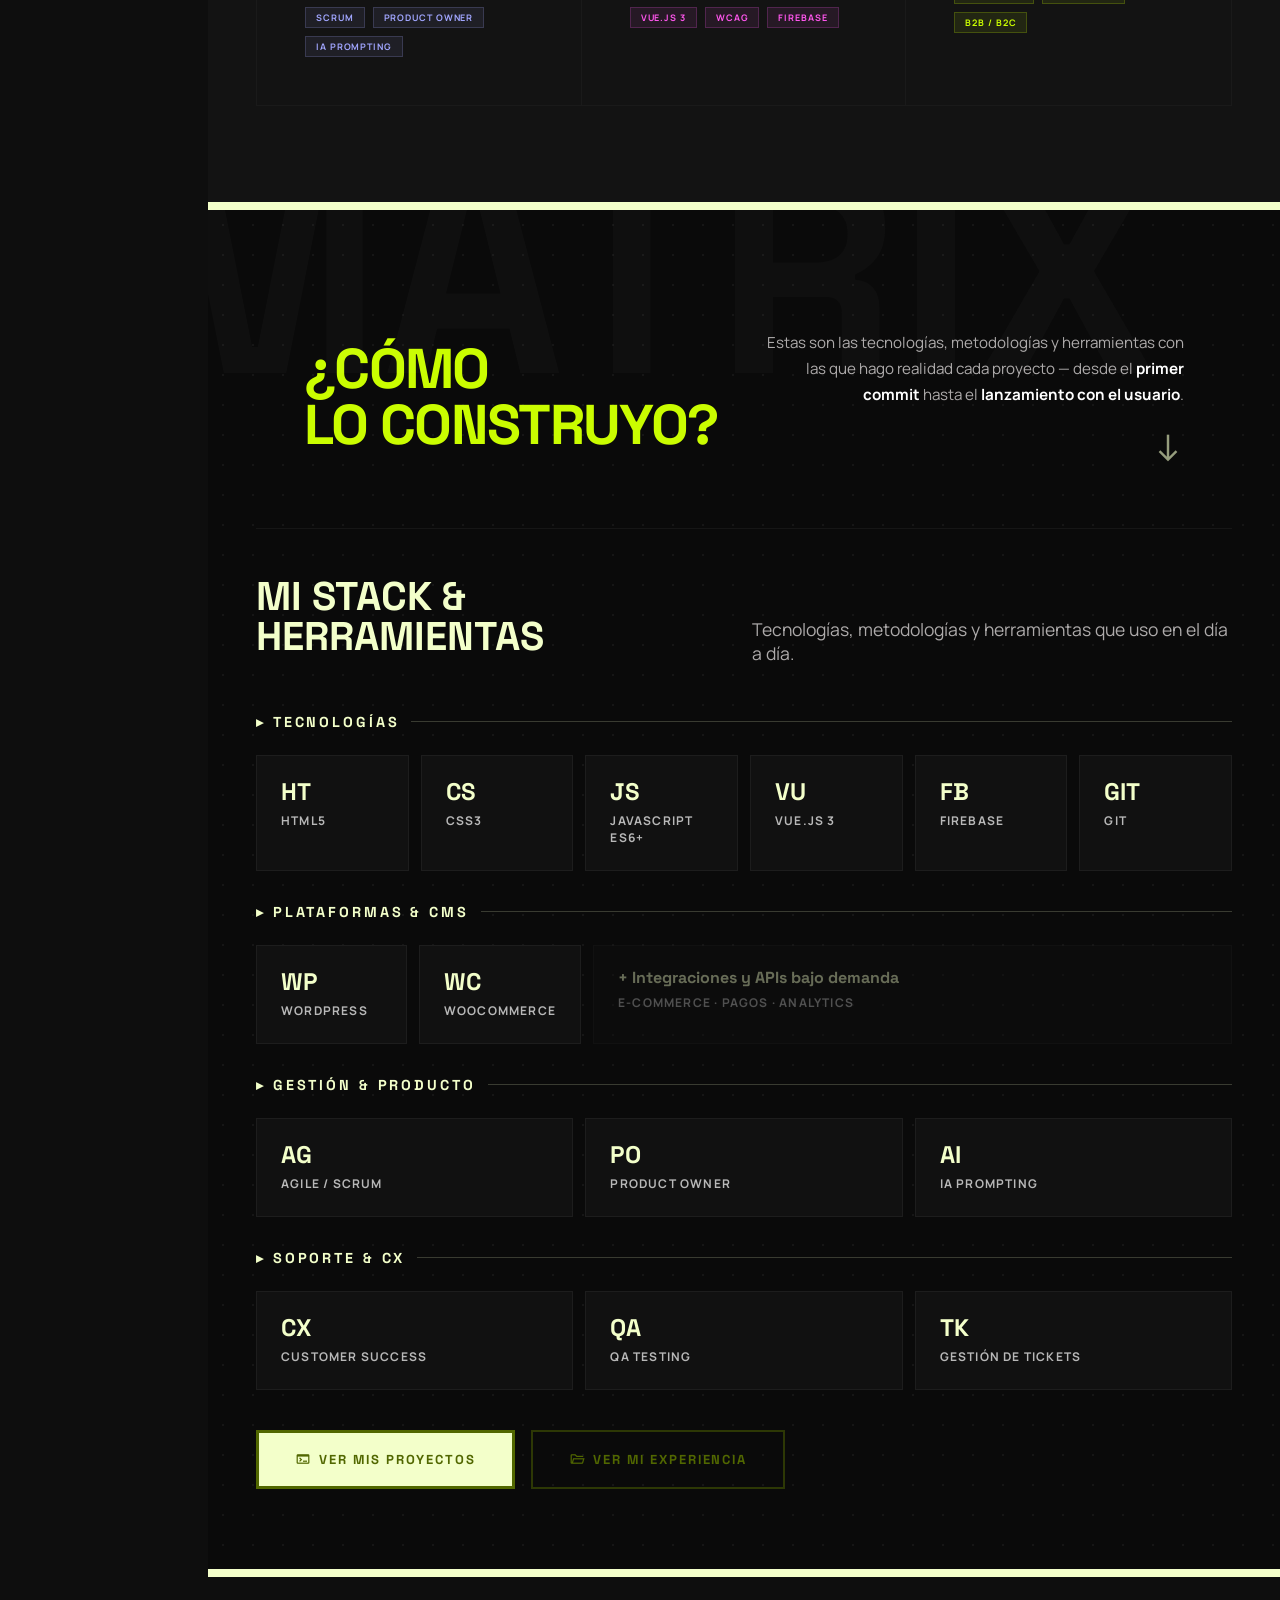
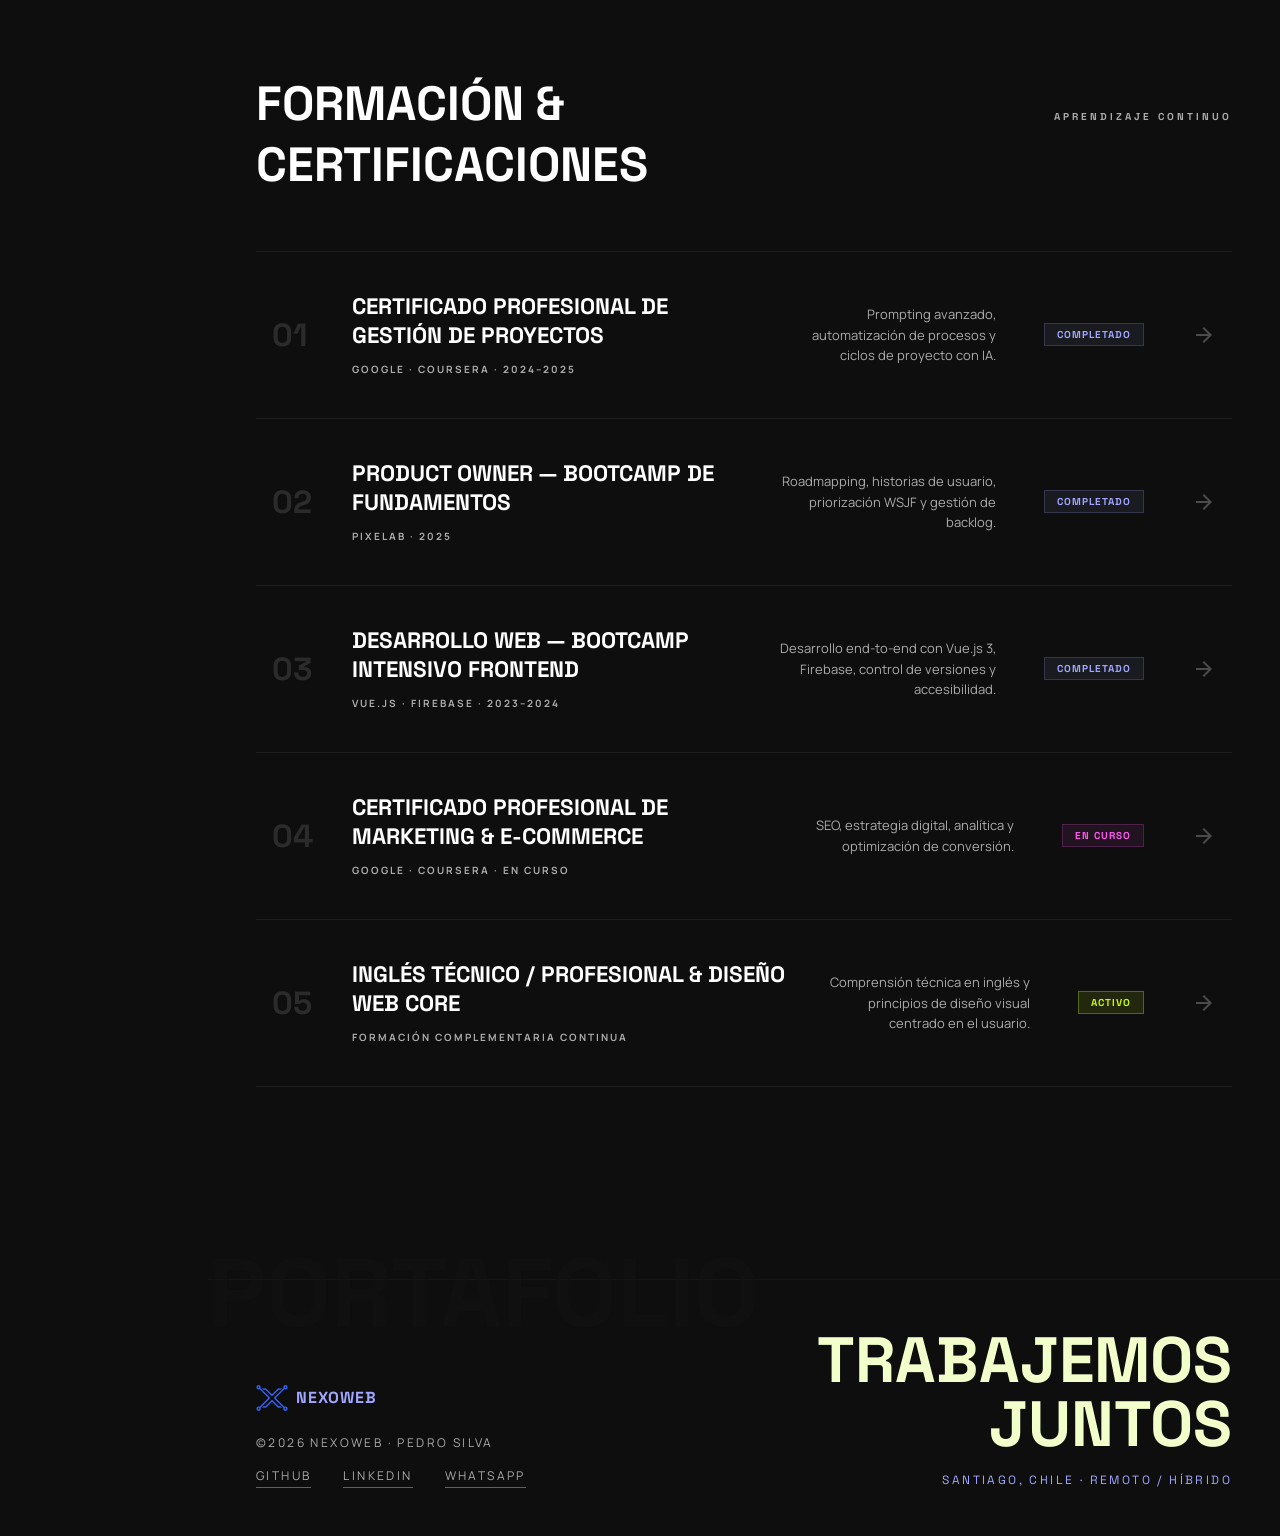
==== commit f9de3069: "paginas de proyectos front y footer" ====
--- a/about.html
+++ b/about.html
@@ -1294,9 +1294,9 @@
                 </div>
                 <p style="font-size: 12px; letter-spacing: 0.2em; text-transform: uppercase; color: var(--color-on-surface-variant);">©<span id="copyright-year">2025</span> NexoWeb · Pedro Silva</p>
                 <div style="margin-top: 16px; display: flex; gap: 32px;">
-                    <a href="#" style="font-size: 12px; letter-spacing: 0.2em; text-transform: uppercase;">GitHub</a>
-                    <a href="#" style="font-size: 12px; letter-spacing: 0.2em; text-transform: uppercase;">LinkedIn</a>
-                    <a href="https://wa.me/56997236064?text=Hola%20Pedro%2C%20estuve%20viendo%20tu%20portafolio%20y%20me%20interesa%20tu%20perfil%20h%C3%ADbrido%20(Tech%2BCX).%20Me%20gustar%C3%ADa%20conversar%20contigo." target="_blank" rel="noopener noreferrer" style="font-size: 12px; letter-spacing: 0.2em; text-transform: uppercase;">WhatsApp</a>
+                    <a href="#" class="footer-link" target="_blank" rel="noopener noreferrer">GitHub</a>
+                    <a href="#" class="footer-link" target="_blank" rel="noopener noreferrer">LinkedIn</a>
+                    <a href="https://wa.me/56997236064?text=Hola%20Pedro%2C%20estuve%20viendo%20tu%20portafolio%20y%20me%20interesa%20tu%20perfil%20h%C3%ADbrido%20(Tech%2BCX).%20Me%20gustar%C3%ADa%20conversar%20contigo." target="_blank" rel="noopener noreferrer" class="footer-link" aria-label="WhatsApp de Pedro Silva">WhatsApp</a>
                 </div>
             </div>
             <div style="position: relative; z-index: 10; text-align: right;">
--- a/styles/base.css
+++ b/styles/base.css
@@ -459,6 +459,42 @@
   margin-top: 16px;
 }
 
+/* Footer Links with High Contrast & Stylized Underline */
+.footer-link {
+  font-size: 12px;
+  letter-spacing: 0.2em;
+  text-transform: uppercase;
+  text-decoration: none;
+  color: var(--color-on-surface-variant);
+  position: relative;
+  padding-bottom: 4px;
+  transition: color 0.3s ease;
+  display: inline-block;
+}
+
+.footer-link::after {
+  content: '';
+  position: absolute;
+  bottom: 0;
+  left: 0;
+  width: 100%;
+  height: 1px;
+  background: var(--color-primary);
+  opacity: 0.5; /* Stylized permanent underline */
+  transition: all 0.3s ease;
+}
+
+.footer-link:hover {
+  color: white;
+}
+
+.footer-link:hover::after {
+  opacity: 1;
+  height: 2px;
+  background: white;
+}
+
+
 /* ========================================================================= */
 /* LAYOUT CLASSES (Extracted from inline styles) */
 /* ========================================================================= */
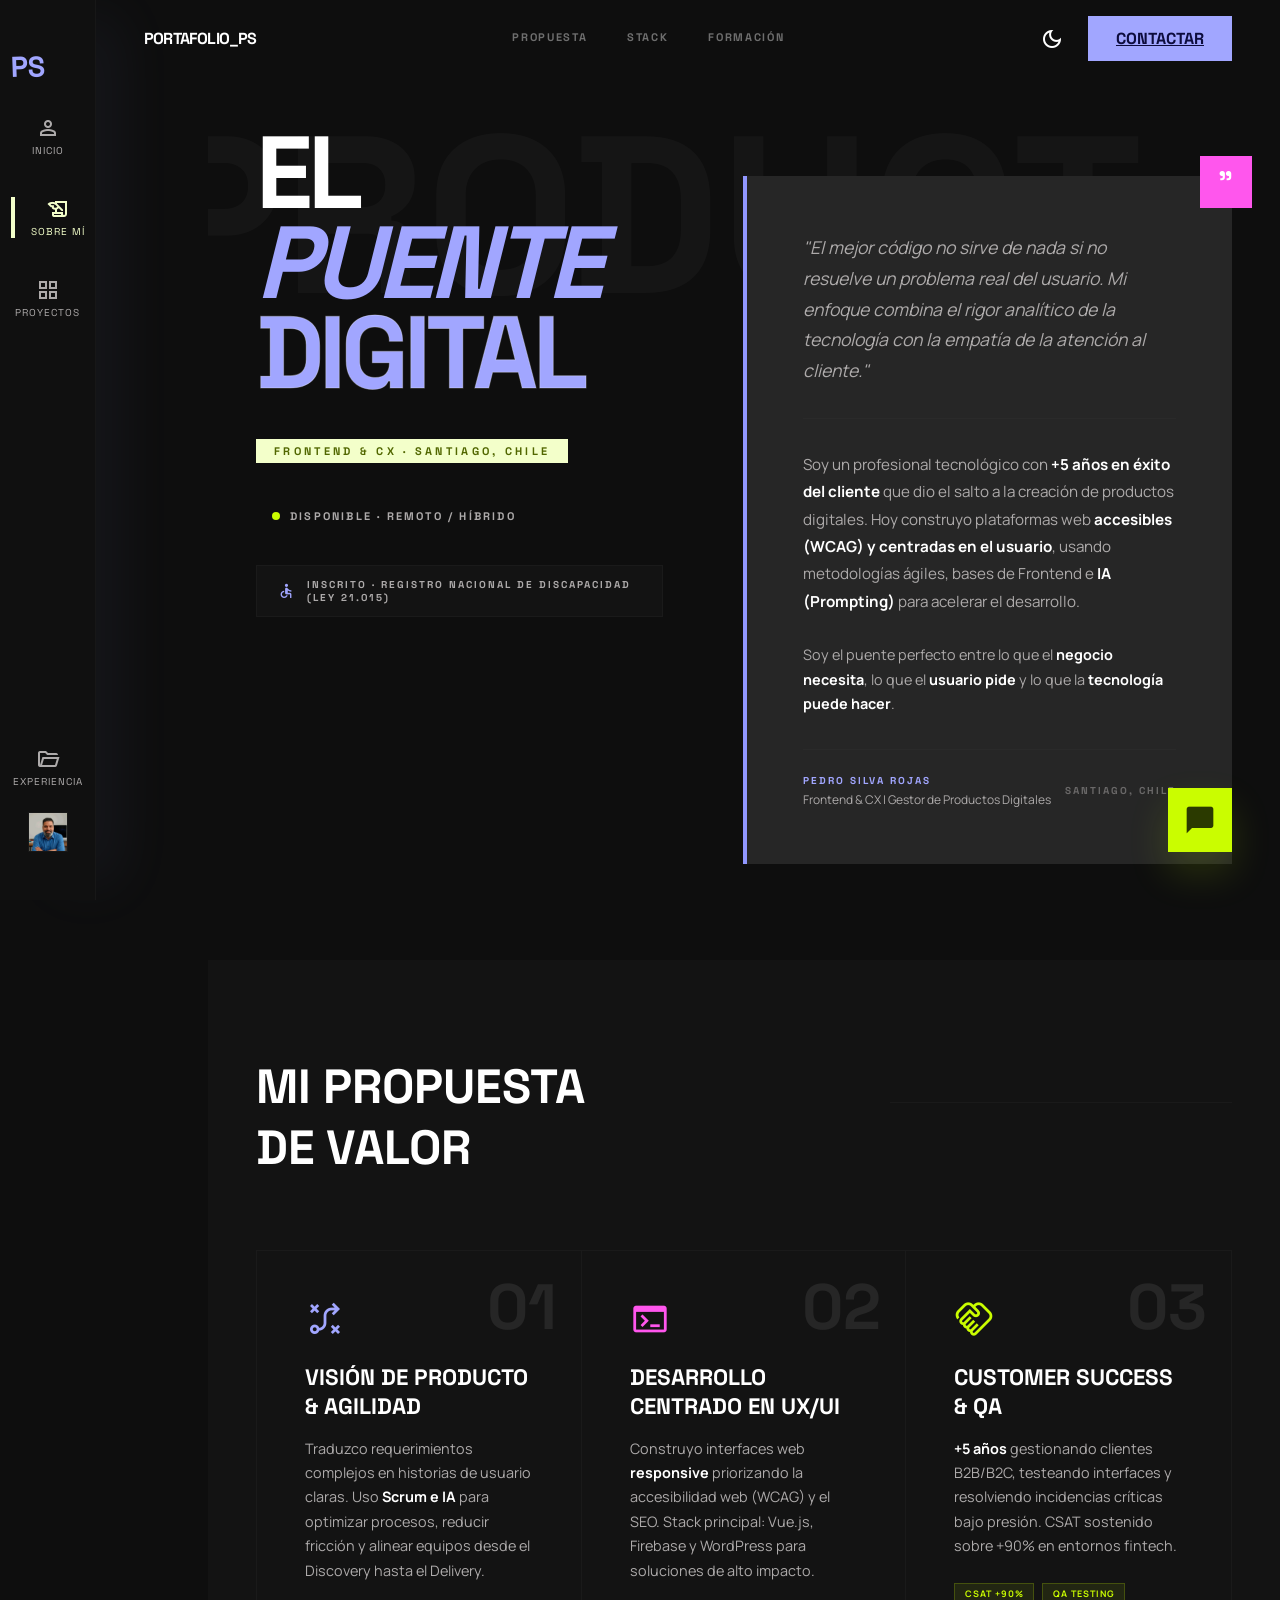
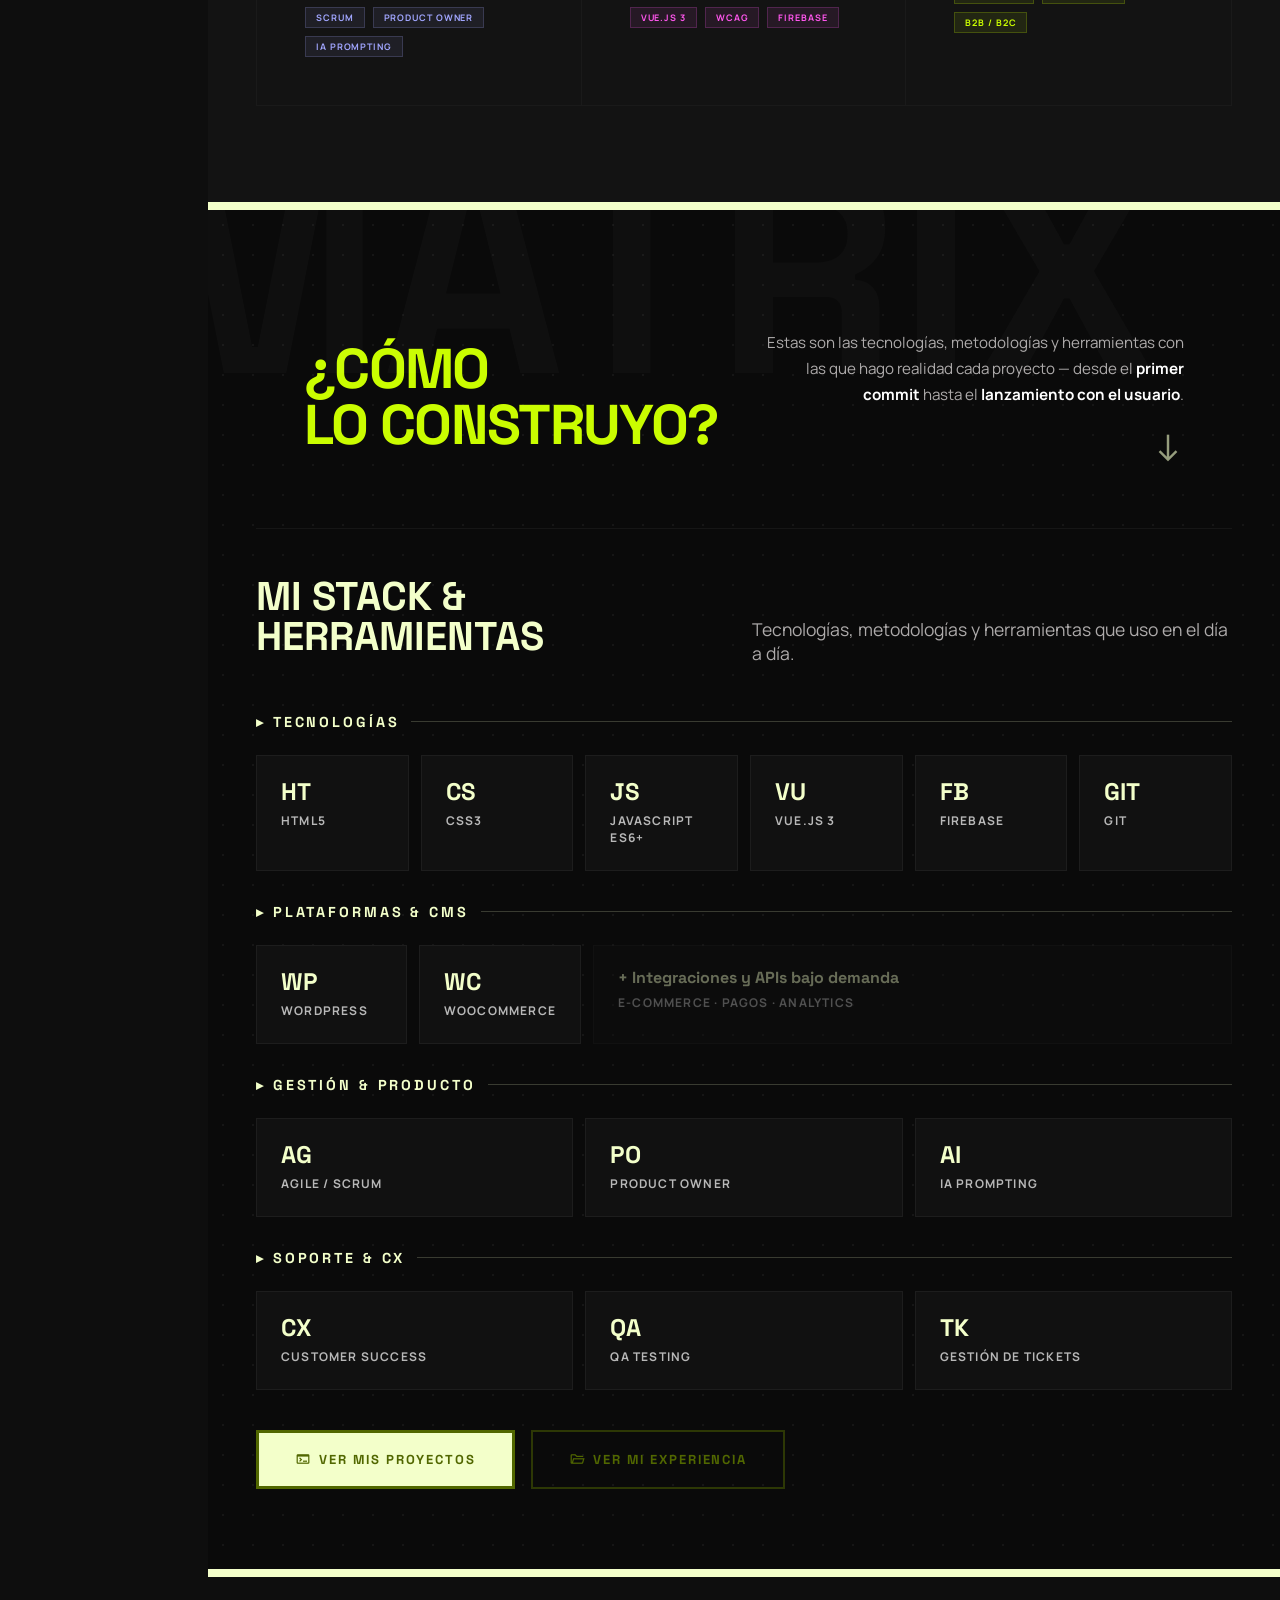
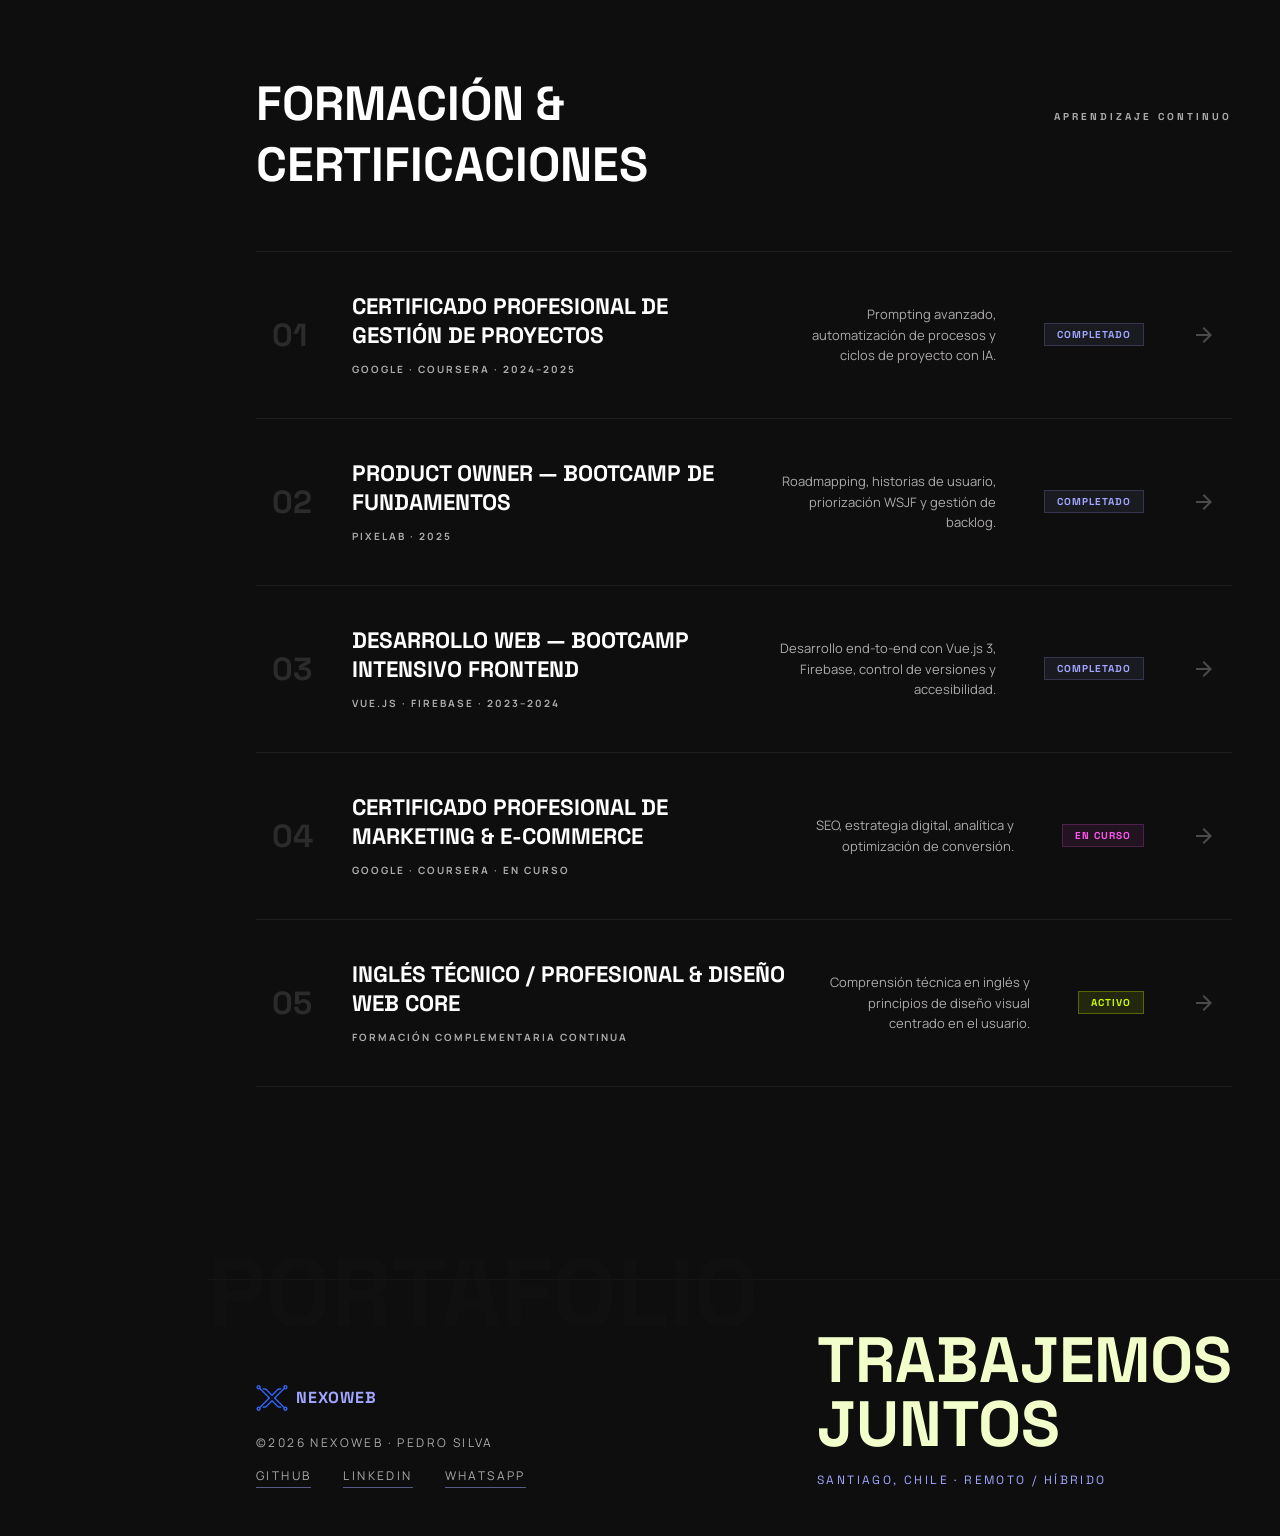
==== commit 3e42a828: "footer" ====
--- a/about.html
+++ b/about.html
@@ -1299,7 +1299,7 @@
                     <a href="https://wa.me/56997236064?text=Hola%20Pedro%2C%20estuve%20viendo%20tu%20portafolio%20y%20me%20interesa%20tu%20perfil%20h%C3%ADbrido%20(Tech%2BCX).%20Me%20gustar%C3%ADa%20conversar%20contigo." target="_blank" rel="noopener noreferrer" class="footer-link" aria-label="WhatsApp de Pedro Silva">WhatsApp</a>
                 </div>
             </div>
-            <div style="position: relative; z-index: 10; text-align: right;">
+            <div style="position: relative; z-index: 10;">
                 <div class="footer-title">Trabajemos<br>Juntos</div>
                 <p class="footer-subtitle">Santiago, Chile · Remoto / Híbrido</p>
             </div>
